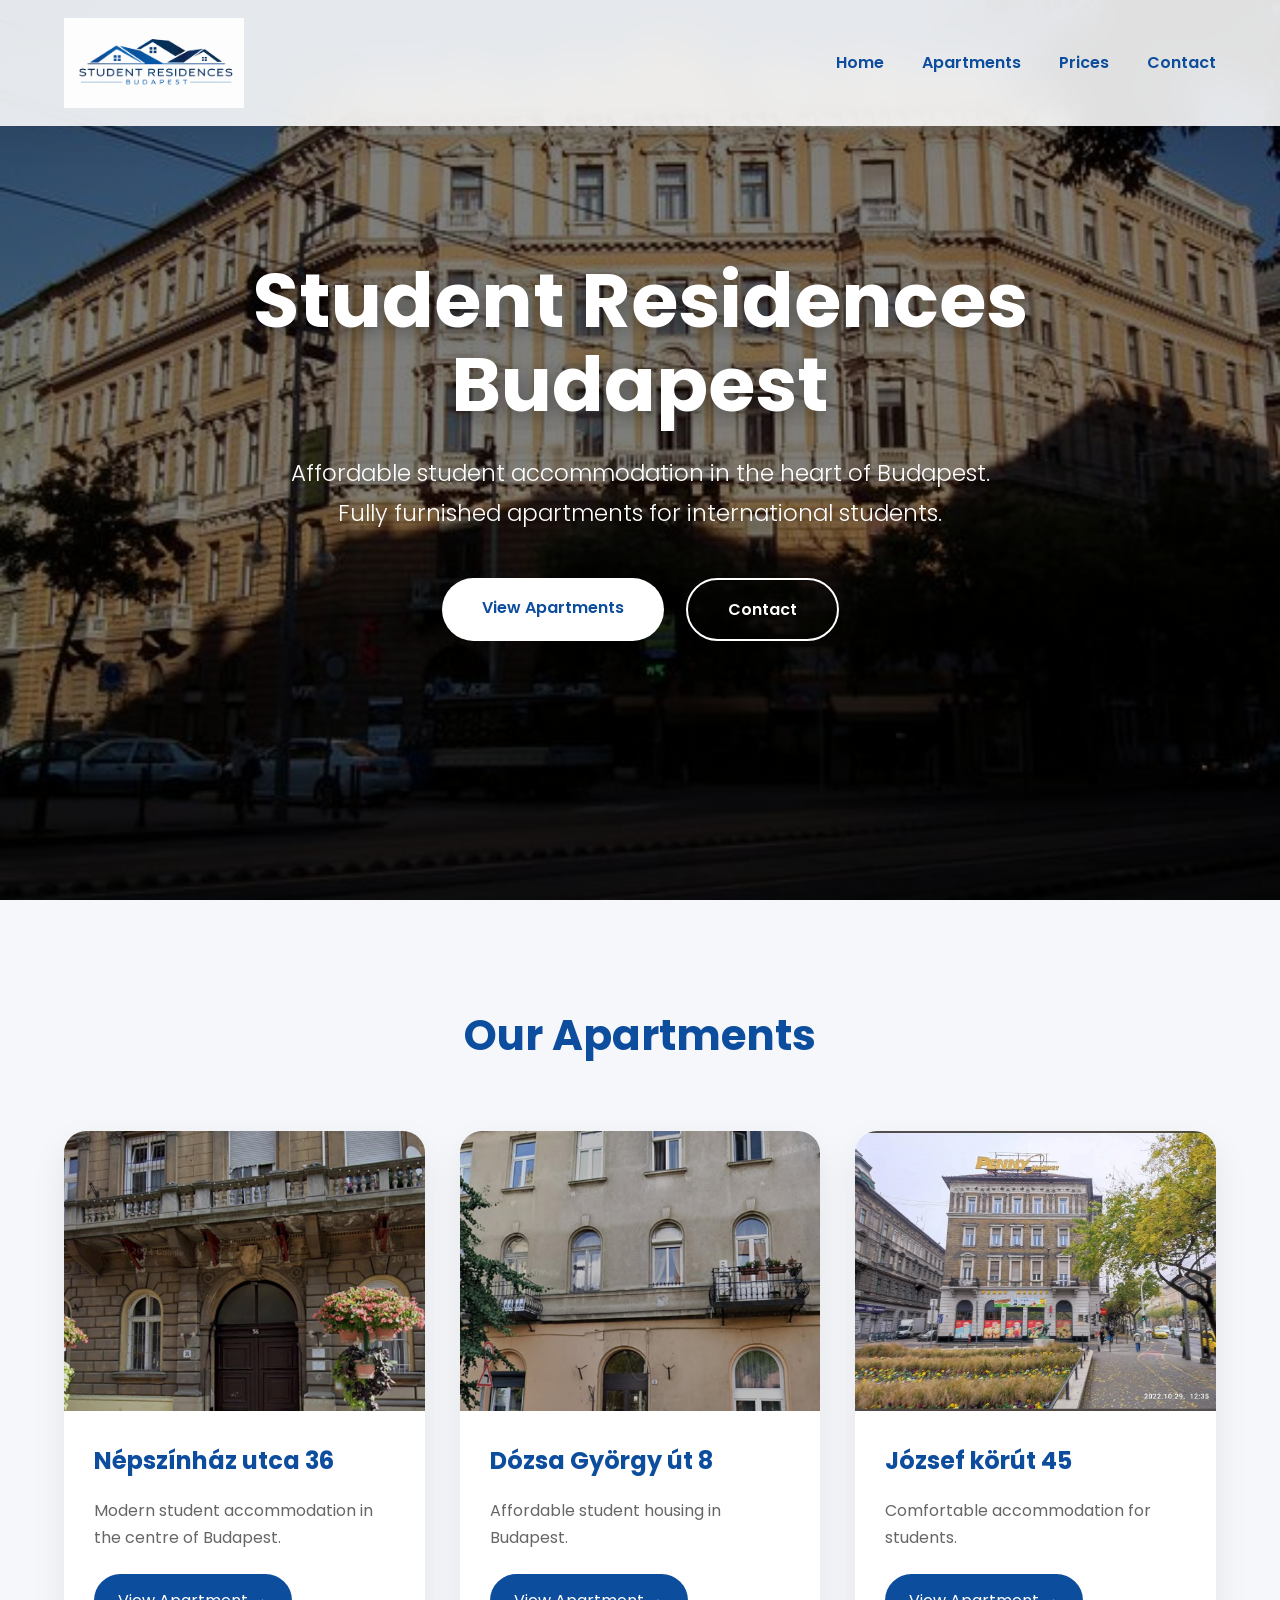
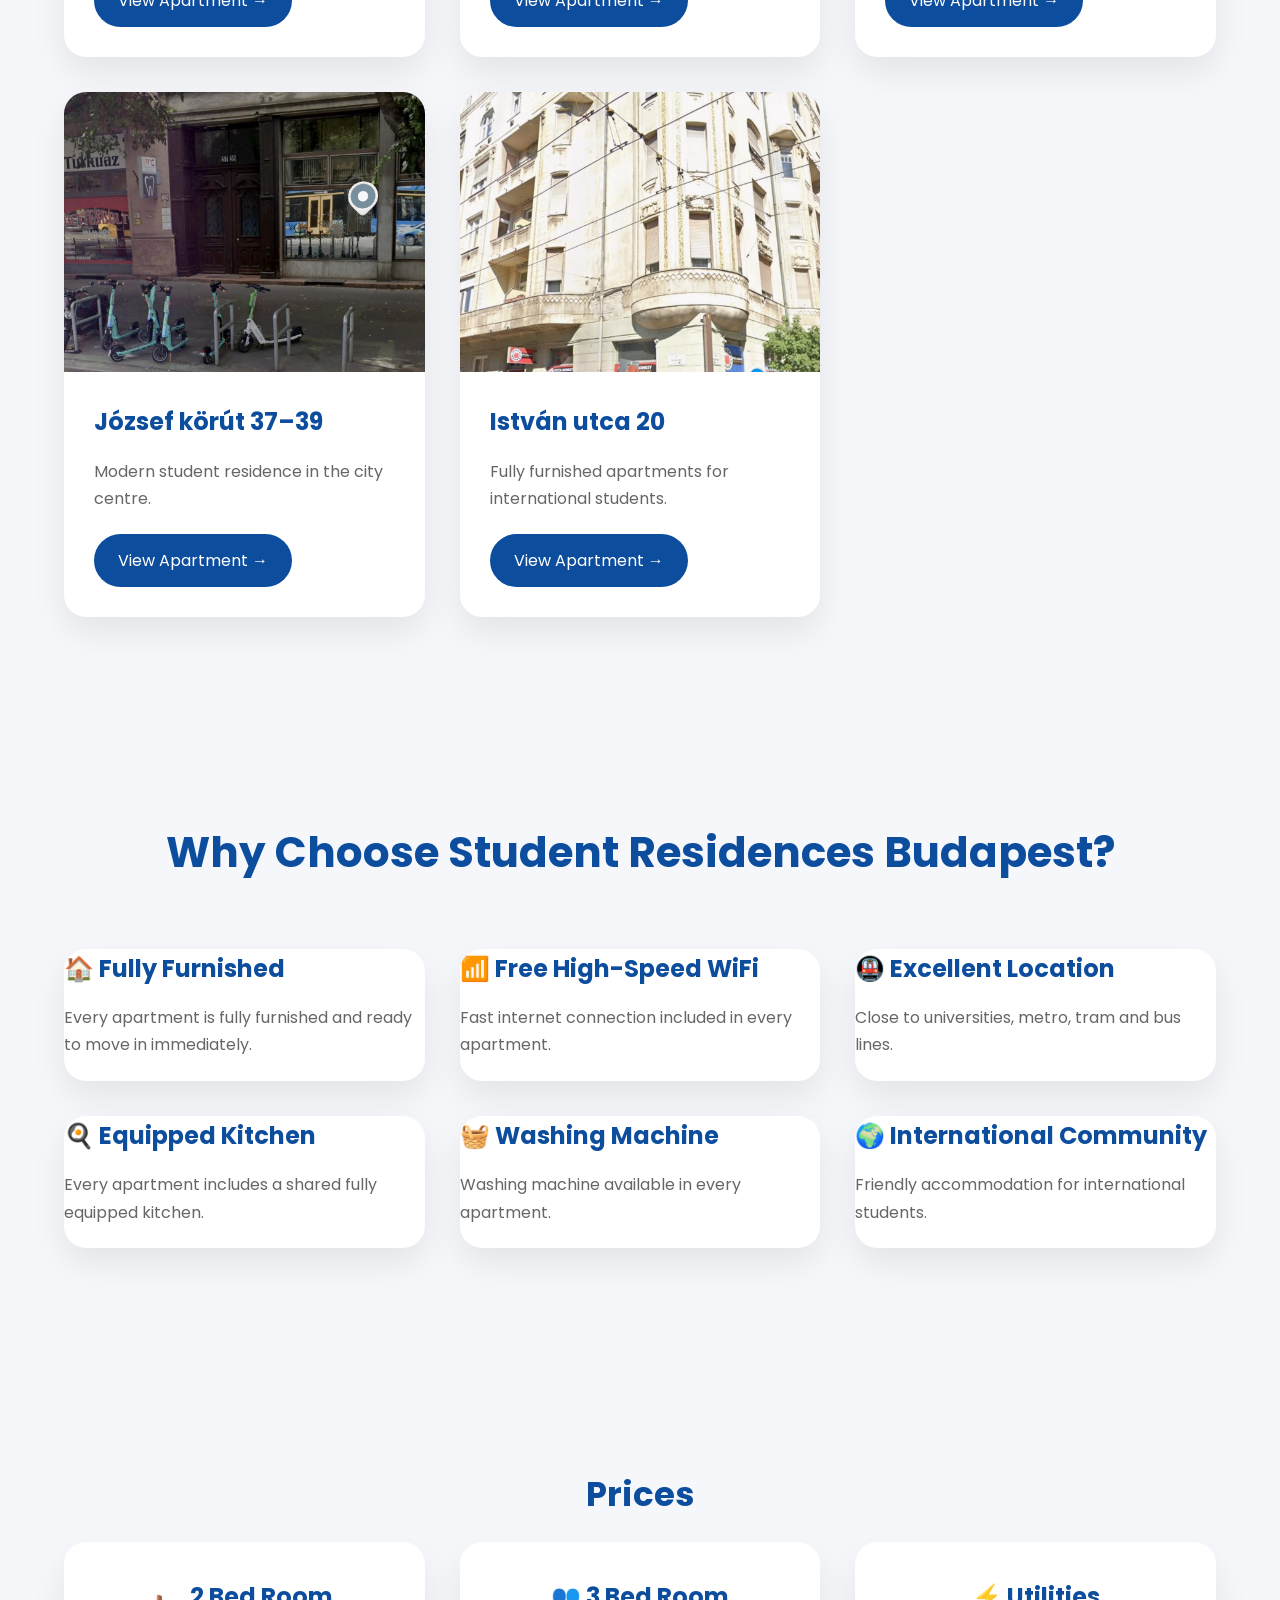
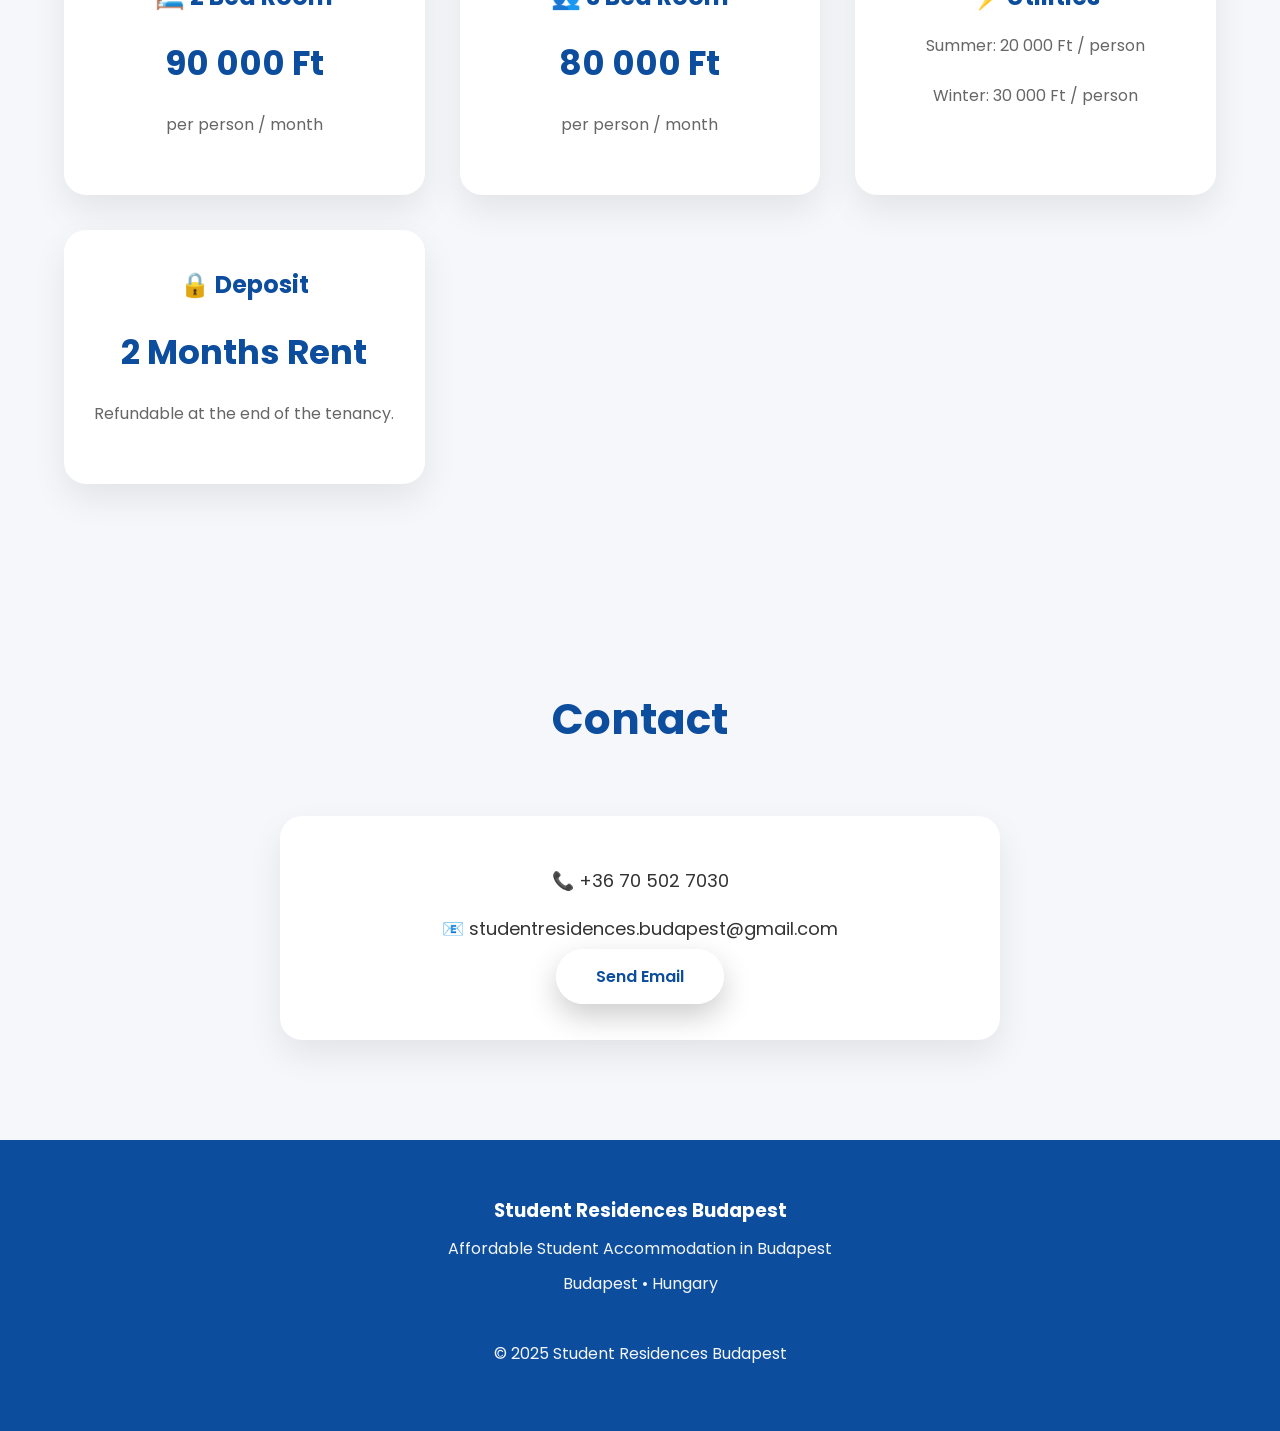
==== index.html @ eb8b13ef "update html" ====
<!DOCTYPE html>
<html lang="en">

<head>

    <meta charset="UTF-8">
    <meta name="viewport" content="width=device-width, initial-scale=1.0">

    <title>Student Residences Budapest</title>

    <meta name="description"
        content="Affordable student accommodation in Budapest for international students.">

    <meta name="keywords"
        content="Student Accommodation Budapest, Student Housing Budapest">

    <link rel="icon" href="logo.png">

    <link rel="preconnect" href="https://fonts.googleapis.com">
    <link rel="preconnect" href="https://fonts.gstatic.com" crossorigin>

    <link href="https://fonts.googleapis.com/css2?family=Poppins:wght@300;400;500;600;700&display=swap"
        rel="stylesheet">

    <link rel="stylesheet" href="style.css">

</head>

<body>

<!-- ================= HEADER ================= -->

<header class="header">

    <div class="container">

        <a href="index.html" class="logo">

            <img src="logo.png" alt="Student Residences Budapest">

        </a>

        <nav>

            <ul>

                <li><a href="#home">Home</a></li>

                <li><a href="#apartments">Apartments</a></li>

                <li><a href="#prices">Prices</a></li>

                <li><a href="#contact">Contact</a></li>

            </ul>

        </nav>

    </div>

</header>

<!-- ================= HERO ================= -->

<section id="home" class="hero">

    <div class="hero-content">

        <h1>
            Student Residences Budapest
        </h1>

        <p>

            Affordable student accommodation in the heart of Budapest.

            <br>

            Fully furnished apartments for international students.

        </p>

        <div class="hero-buttons">

            <a href="#apartments" class="btn">

                View Apartments

            </a>

            <a href="#contact" class="btn-outline">

                Contact

            </a>

        </div>

    </div>

</section>

<!-- ================= APARTMENTS ================= -->

<section id="apartments">

    <div class="container">

        <h2 class="section-title">

            Our Apartments

        </h2>

        <div class="cards">

            <article class="card">

                  <img src="nepszinhaz.jpg" alt="Népszínház utca 36">

    <div class="card-content">

        <h3>Népszínház utca 36</h3>

        <p>
            Modern student accommodation in the centre of Budapest.
        </p>

        <a href="nepszinhaz.html">
            View Apartment →
                </a>

            </article>

            <article class="card">

                  <img src="dozsa.jpg" alt="Dózsa György út 8">

    <div class="card-content">

        <h3>Dózsa György út 8</h3>

        <p>
            Affordable student housing in Budapest.
        </p>

        <a href="dozsa.html">
            View Apartment →

                </a>

            </article>

            <article class="card">

                 <img src="jozsef45.jpg" alt="József körút 45">

    <div class="card-content">

        <h3>József körút 45</h3>

        <p>
            Comfortable accommodation for students.
        </p>

        <a href="jozsef45.html">
            View Apartment →

                </a>

            </article>

            <article class="card">

               <img src="jozsef37.jpg" alt="József körút 37–39">

    <div class="card-content">

        <h3>József körút 37–39</h3>

        <p>
            Modern student residence in the city centre.
        </p>

        <a href="jozsef37.html">
            View Apartment →
                </a>

            </article>

            <article class="card">

                 <img src="istvan20.jpg" alt="István utca 20">

    <div class="card-content">

        <h3>István utca 20</h3>

        <p>
            Fully furnished apartments for international students.
        </p>

        <a href="istvan20.html">
            View Apartment →

                </a>

            </article>

        </div>

    </div>

</section>

    <!-- ================= WHY CHOOSE US ================= -->

<section id="why-us">

    <div class="container">

        <h2 class="section-title">

            Why Choose Student Residences Budapest?

        </h2>

        <div class="cards">

            <article class="card">

                <h3>🏠 Fully Furnished</h3>

                <p>

                    Every apartment is fully furnished and ready to move in immediately.

                </p>

            </article>

            <article class="card">

                <h3>📶 Free High-Speed WiFi</h3>

                <p>

                    Fast internet connection included in every apartment.

                </p>

            </article>

            <article class="card">

                <h3>🚇 Excellent Location</h3>

                <p>

                    Close to universities, metro, tram and bus lines.

                </p>

            </article>

            <article class="card">

                <h3>🍳 Equipped Kitchen</h3>

                <p>

                    Every apartment includes a shared fully equipped kitchen.

                </p>

            </article>

            <article class="card">

                <h3>🧺 Washing Machine</h3>

                <p>

                    Washing machine available in every apartment.

                </p>

            </article>

            <article class="card">

                <h3>🌍 International Community</h3>

                <p>

                    Friendly accommodation for international students.

                </p>

            </article>

        </div>

    </div>

</section>



<!-- ================= PRICES ================= -->

<section id="prices">

    <div class="container">

        <h2 class="section-title">

            Prices

        </h2>

        <div class="cards">

            <article class="card">

                <h3>🛏️ 2 Bed Room</h3>

                <h2>90 000 Ft</h2>

                <p>

                    per person / month

                </p>

            </article>

            <article class="card">

                <h3>👥 3 Bed Room</h3>

                <h2>80 000 Ft</h2>

                <p>

                    per person / month

                </p>

            </article>

            <article class="card">

                <h3>⚡ Utilities</h3>

                <p>

                    Summer: 20 000 Ft / person

                </p>

                <p>

                    Winter: 30 000 Ft / person

                </p>

            </article>

            <article class="card">

                <h3>🔒 Deposit</h3>

                <h2>

                    2 Months Rent

                </h2>

                <p>

                    Refundable at the end of the tenancy.

                </p>

            </article>

        </div>

    </div>

</section>



<!-- ================= CONTACT ================= -->

<section id="contact">

    <div class="container">

        <h2 class="section-title">

            Contact

        </h2>

        <div class="contact-box">

         

            <p>

                📞 +36 70 502 7030

            </p>

            <p>

                📧 studentresidences.budapest@gmail.com

            </p>

            <a href="mailto:studentresidences.budapest@gmail.com"

               class="btn">

                Send Email

            </a>

        </div>

    </div>

</section>



<!-- ================= FOOTER ================= -->

<footer>

    <div class="container">

        <h3>

            Student Residences Budapest

        </h3>

        <p>

            Affordable Student Accommodation in Budapest

        </p>

        <p>

            Budapest • Hungary

        </p>

        <br>

        <p>

            © 2025 Student Residences Budapest

        </p>

    </div>

</footer>

</body>

</html>
---- style.css ----
/* ===================================================
   Student Residences Budapest
   Premium Style v3
=================================================== */

*{
    margin:0;
    padding:0;
    box-sizing:border-box;
}

html{
    scroll-behavior:smooth;
}

body{
    font-family:'Poppins',sans-serif;
    background:#f5f7fb;
    color:#333;
    line-height:1.7;
    overflow-x:hidden;
}

img{
    max-width:100%;
    display:block;
}

/* ================= CONTAINER ================= */

.container{
    width:90%;
    max-width:1280px;
    margin:auto;
}

/* ================= HEADER ================= */

.header{

    position:fixed;

    top:0;

    left:0;

    width:100%;

    background:rgba(255,255,255,.88);

    backdrop-filter:blur(18px);

    -webkit-backdrop-filter:blur(18px);

    box-shadow:0 10px 35px rgba(0,0,0,.08);

    z-index:1000;

    transition:.35s;

}

.header .container{

    display:flex;

    justify-content:space-between;

    align-items:center;

    padding:18px 0;

}

.logo img{

    height:90px;

    transition:.35s;

}

.logo img:hover{

    transform:scale(1.05);

}

/* ================= NAVIGATION ================= */

nav ul{

    display:flex;

    gap:38px;

    list-style:none;

}

nav a{

    text-decoration:none;

    color:#0D4D9E;

    font-weight:600;

    position:relative;

    transition:.3s;

}

nav a::after{

    content:"";

    position:absolute;

    bottom:-7px;

    left:0;

    width:0;

    height:2px;

    background:#0D4D9E;

    transition:.35s;

}

nav a:hover{

    color:#1565c0;

}

nav a:hover::after{

    width:100%;

}

/* ================= HERO ================= */

.hero{

    min-height:100vh;

    display:flex;

    justify-content:center;

    align-items:center;

    text-align:center;

    color:white;

    background:

    linear-gradient(rgba(0,0,0,.50),rgba(0,0,0,.50)),

    url("hero.jpg");

    background-size:cover;

    background-position:center center;

    background-repeat:no-repeat;

}

.hero-content{

    max-width:850px;

    padding:20px;

    animation:fadeUp 1.1s ease;

}

.hero h1{

    font-size:76px;

    line-height:1.1;

    margin-bottom:28px;

    text-shadow:0 5px 18px rgba(0,0,0,.35);

}

.hero p{

    font-size:23px;

    font-weight:300;

    margin-bottom:45px;

}

/* ================= BUTTONS ================= */

.hero-buttons{

    display:flex;

    justify-content:center;

    gap:22px;

    flex-wrap:wrap;

}

.btn{

    background:white;

    color:#0D4D9E;

    padding:16px 40px;

    border-radius:40px;

    text-decoration:none;

    font-weight:600;

    box-shadow:0 12px 30px rgba(0,0,0,.20);

    transition:.35s;

}

.btn:hover{

    transform:translateY(-5px);

    box-shadow:0 18px 40px rgba(0,0,0,.28);

}

.btn-outline{

    border:2px solid white;

    color:white;

    padding:16px 40px;

    border-radius:40px;

    text-decoration:none;

    font-weight:600;

    transition:.35s;

}

.btn-outline:hover{

    background:white;

    color:#0D4D9E;

}

/* ================= SECTIONS ================= */

section{

    padding:100px 0;

}

.section-title{

    text-align:center;

    font-size:42px;

    margin-bottom:60px;

    color:#0D4D9E;

}

/* ================= CARDS ================= */

.cards{

    display:grid;

    grid-template-columns:repeat(auto-fit,minmax(340px,1fr));

    gap:35px;

}

.card{

    background:white;

    border-radius:22px;

    overflow:hidden;

    box-shadow:0 15px 35px rgba(0,0,0,.08);

    transition:.35s;

}

.card:hover{

    transform:translateY(-10px);

    box-shadow:0 22px 55px rgba(0,0,0,.16);

}

.card img{

    width:100%;

    height:280px;

    object-fit:cover;

    object-position:center;

    transition:.5s;

}

.card:hover img{

    transform:scale(1.08);

}

.card-content{

    padding:30px;

}

.card h3{

    color:#0D4D9E;

    font-size:24px;

    margin-bottom:15px;

}

.card p{

    color:#666;

    margin-bottom:22px;

}

.card a{

    display:inline-block;

    text-decoration:none;

    background:#0D4D9E;

    color:white;

    padding:13px 24px;

    border-radius:30px;

    transition:.35s;

}

.card a:hover{

    background:#1565c0;

}
/* ================= GALLERY ================= */

.gallery{

    display:grid;

    grid-template-columns:repeat(auto-fit,minmax(320px,1fr));

    gap:25px;

}

.gallery img{

    width:100%;

    height:280px;

    object-fit:cover;

    border-radius:18px;

    box-shadow:0 12px 28px rgba(0,0,0,.10);

    transition:.35s;

    cursor:pointer;

}

.gallery img:hover{

    transform:scale(1.04);

    box-shadow:0 20px 45px rgba(0,0,0,.18);

}

/* ================= FEATURES ================= */

.feature-grid{

    display:grid;

    grid-template-columns:repeat(auto-fit,minmax(260px,1fr));

    gap:22px;

}

.feature-item{

    background:white;

    padding:25px;

    border-radius:18px;

    text-align:center;

    font-size:18px;

    font-weight:500;

    box-shadow:0 10px 25px rgba(0,0,0,.08);

    transition:.3s;

}

.feature-item:hover{

    transform:translateY(-6px);

    box-shadow:0 18px 40px rgba(0,0,0,.15);

}

/* ================= PRICE SECTION ================= */

#prices .cards{

    margin-top:15px;

}

#prices .card{

    text-align:center;

    padding:35px 25px;

}

#prices h2{

    color:#0D4D9E;

    margin:18px 0;

    font-size:34px;

}

#prices h3{

    font-size:24px;

}

#prices p{

    color:#666;

}

/* ================= CONTACT ================= */

.contact-box{

    max-width:720px;

    margin:auto;

    background:white;

    padding:50px;

    border-radius:22px;

    box-shadow:0 15px 35px rgba(0,0,0,.08);

    text-align:center;

}

.contact-box h2{

    color:#0D4D9E;

    margin-bottom:15px;

}

.contact-box h3{

    color:#0D4D9E;

    margin-bottom:25px;

}

.contact-box p{

    font-size:18px;

    margin-bottom:18px;

}

/* ================= FOOTER ================= */

footer{

    background:#0D4D9E;

    color:white;

    text-align:center;

    padding:55px 20px;

}

footer p{

    opacity:.95;

    margin:8px 0;

}

/* ================= ANIMATIONS ================= */

@keyframes fadeUp{

    from{

        opacity:0;

        transform:translateY(45px);

    }

    to{

        opacity:1;

        transform:translateY(0);

    }

}

@keyframes fadeIn{

    from{

        opacity:0;

    }

    to{

        opacity:1;

    }

}

/* ================= SCROLLBAR ================= */

::-webkit-scrollbar{

    width:10px;

}

::-webkit-scrollbar-thumb{

    background:#0D4D9E;

    border-radius:50px;

}

::-webkit-scrollbar-track{

    background:#eef2f7;

}

/* ================= MOBILE ================= */

@media(max-width:900px){

.header .container{

    flex-direction:column;

    padding:15px 0;

}

.logo img{

    height:75px;

}

nav ul{

    flex-wrap:wrap;

    justify-content:center;

    gap:18px;

    margin-top:18px;

}

.hero h1{

    font-size:48px;

}

.hero p{

    font-size:19px;

}

.cards{

    grid-template-columns:1fr;

}

.gallery{

    grid-template-columns:1fr;

}

.section-title{

    font-size:34px;

}

}

@media(max-width:600px){

.hero{

    min-height:85vh;

    padding:120px 20px 70px;

}

.hero h1{

    font-size:36px;

}

.hero p{

    font-size:17px;

}

.hero-buttons{

    flex-direction:column;

    align-items:center;

}

.btn,

.btn-outline{

    width:100%;

    max-width:300px;

    text-align:center;

}

.logo img{

    height:60px;

}

.card img{

    height:220px;

}

.gallery img{

    height:220px;

}

.contact-box{

    padding:30px 20px;

}

.section-title{

    font-size:30px;

}

}
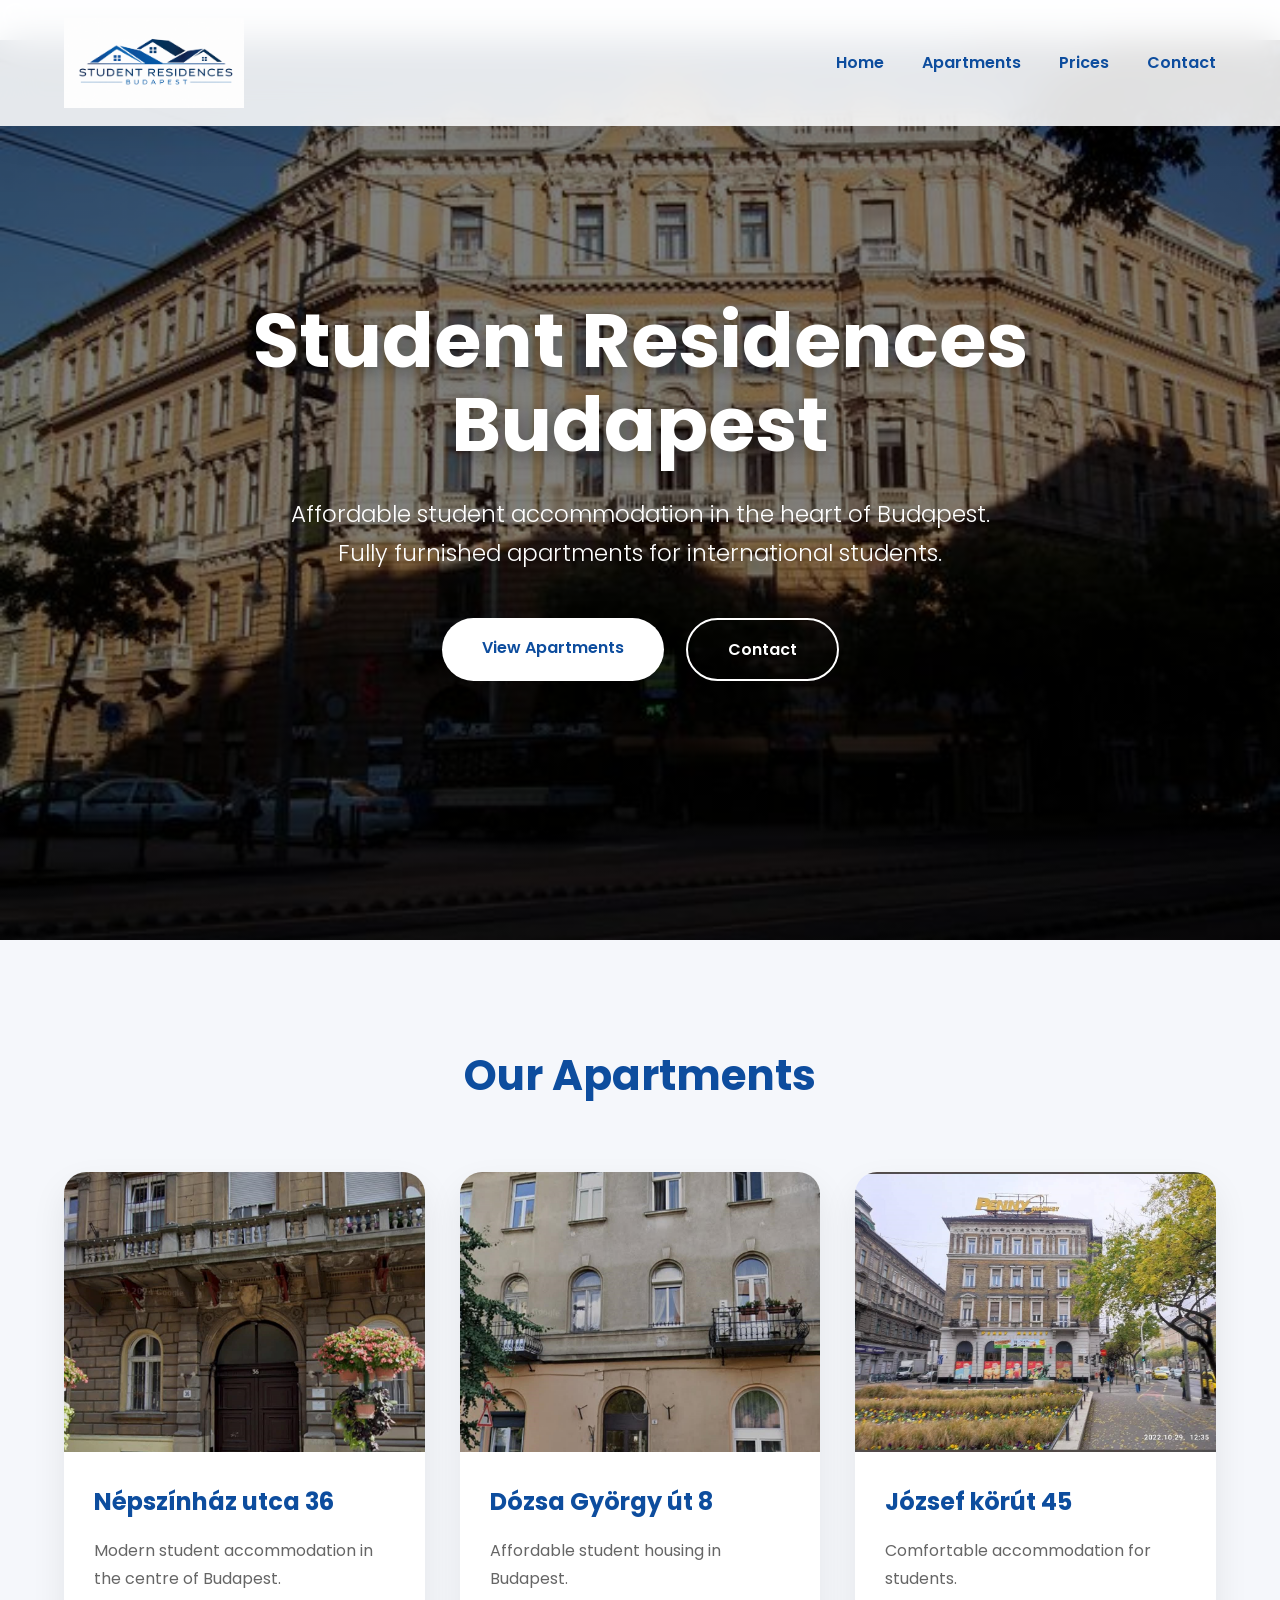
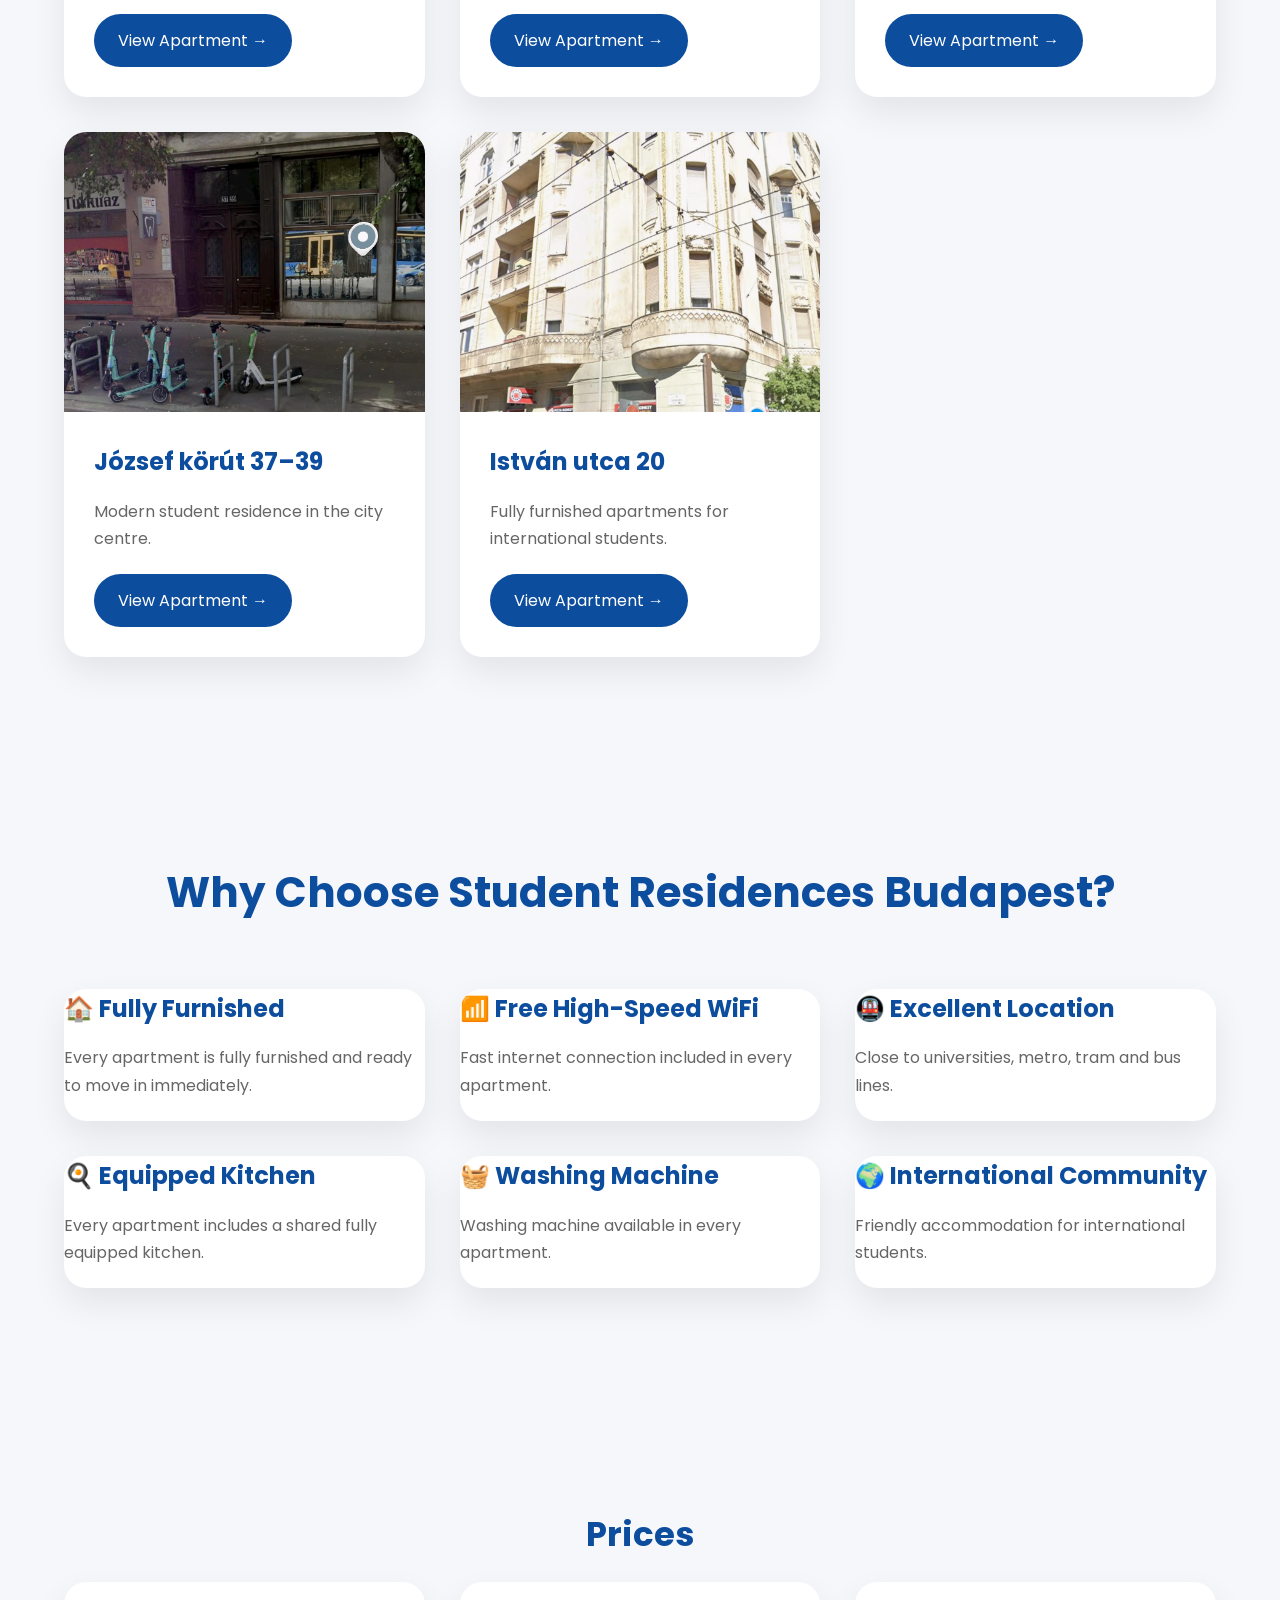
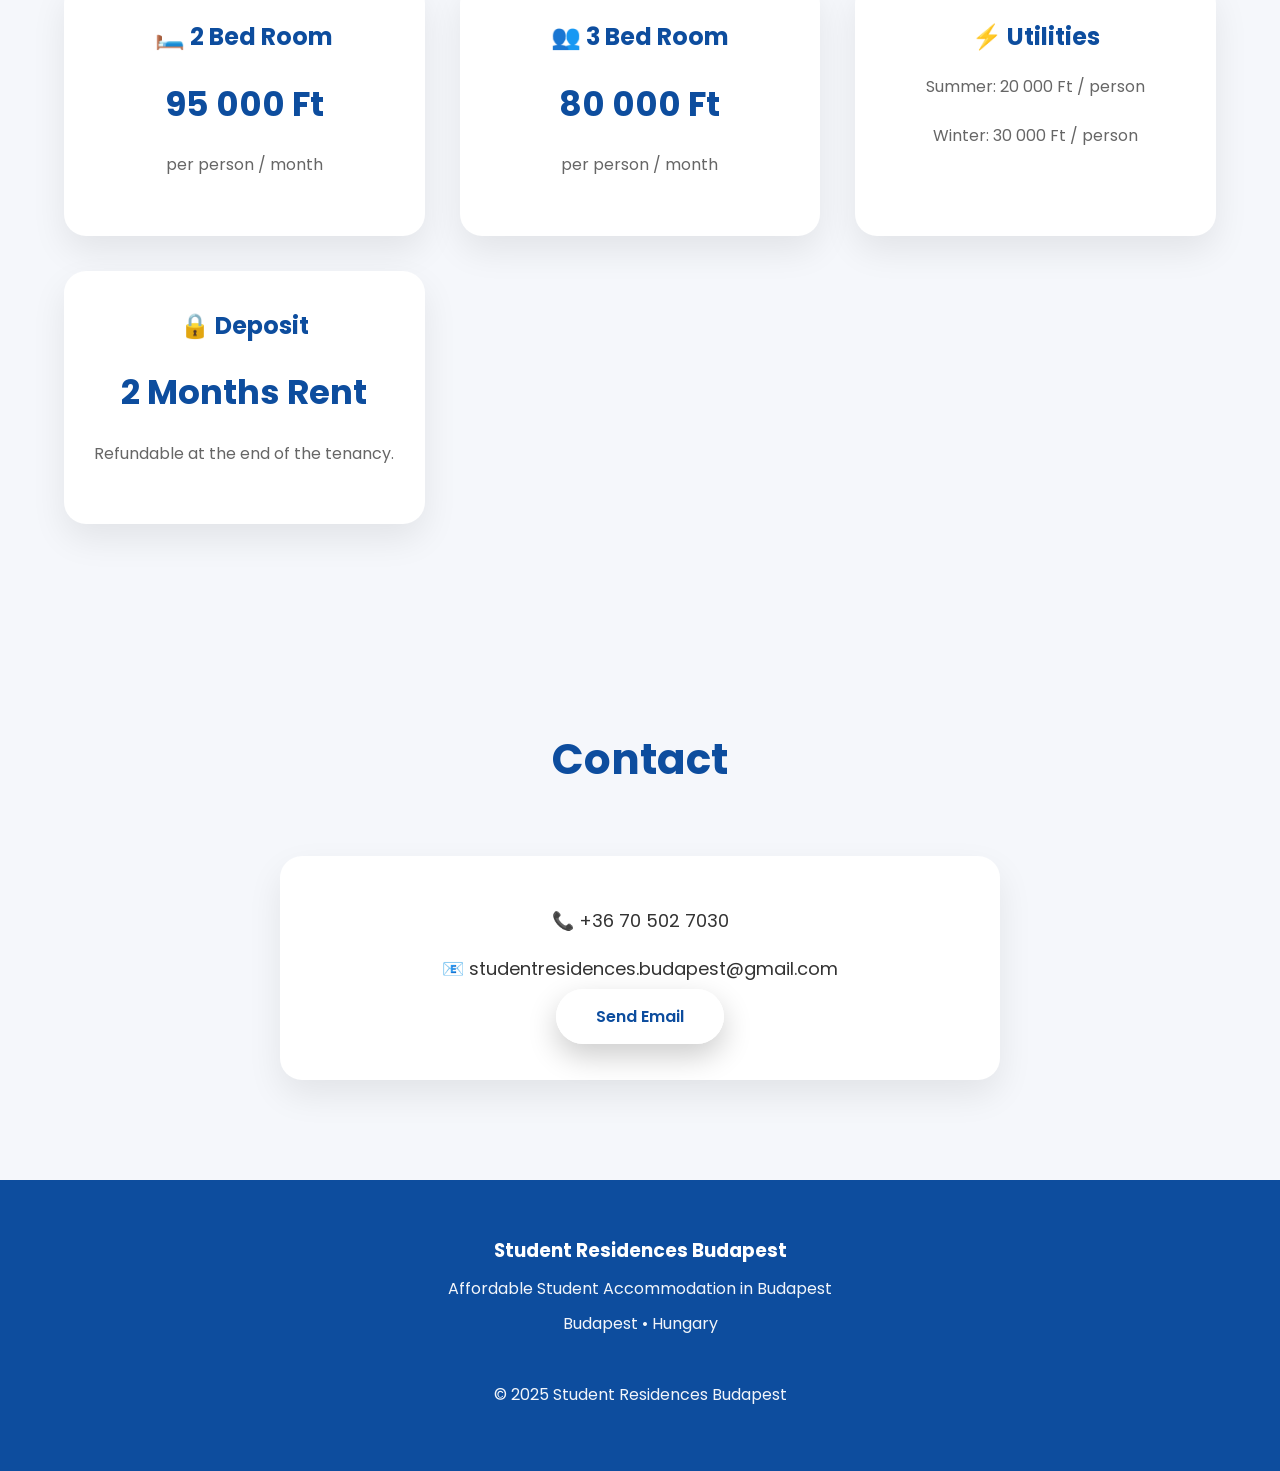
==== commit 93bac2d4: "update files" ====
--- a/index.html
+++ b/index.html
@@ -25,6 +25,25 @@
     <link rel="stylesheet" href="style.css">
 
 </head>
+
+<a href="https://wa.me/36705027030"
+   class="whatsapp"
+   target="_blank"
+   aria-label="Chat on WhatsApp">
+
+    <svg xmlns="http://www.w3.org/2000/svg"
+         viewBox="0 0 32 32"
+         width="32"
+         height="32"
+         fill="white">
+
+        <path d="M19.11 17.23c-.29-.14-1.72-.85-1.99-.95-.27-.1-.47-.14-.67.14-.2.29-.77.95-.95 1.15-.17.2-.35.22-.64.07-.29-.14-1.23-.45-2.35-1.44-.87-.77-1.46-1.72-1.63-2.01-.17-.29-.02-.45.13-.59.13-.13.29-.35.44-.52.14-.17.19-.29.29-.48.1-.2.05-.36-.02-.5-.07-.14-.67-1.61-.92-2.2-.24-.58-.48-.5-.67-.5h-.57c-.2 0-.52.07-.79.36-.27.29-1.04 1.01-1.04 2.46 0 1.44 1.06 2.84 1.2 3.04.14.2 2.08 3.18 5.04 4.46.7.3 1.25.48 1.68.61.71.22 1.36.19 1.88.12.57-.09 1.72-.7 1.97-1.38.24-.68.24-1.27.17-1.39-.07-.12-.27-.2-.56-.34z"/>
+
+        <path d="M16.01 3C8.82 3 3 8.82 3 16c0 2.53.74 4.99 2.13 7.1L3 29l6.1-2.09A12.9 12.9 0 0016.01 29C23.18 29 29 23.18 29 16S23.18 3 16.01 3zm0 23.5c-2.08 0-4.1-.56-5.86-1.62l-.42-.25-3.62 1.24 1.21-3.53-.27-.44A10.43 10.43 0 015.5 16C5.5 10.2 10.2 5.5 16.01 5.5S26.5 10.2 26.5 16s-4.7 10.5-10.49 10.5z"/>
+
+    </svg>
+
+</a>
 
 <body>
 
@@ -325,7 +344,7 @@
 
                 <h3>🛏️ 2 Bed Room</h3>
 
-                <h2>90 000 Ft</h2>
+                <h2>95 000 Ft</h2>
 
                 <p>
 
--- a/style.css
+++ b/style.css
@@ -771,4 +771,66 @@
 
 }
 
-}
+/* ================= WHATSAPP BUTTON ================= */
+
+.whatsapp{
+
+    position:fixed;
+
+    right:25px;
+
+    bottom:25px;
+
+    width:65px;
+
+    height:65px;
+
+    background:#25D366;
+
+    border-radius:50%;
+
+    display:flex;
+
+    justify-content:center;
+
+    align-items:center;
+
+    box-shadow:0 10px 25px rgba(0,0,0,.25);
+
+    transition:.3s;
+
+    z-index:9999;
+
+}
+
+.whatsapp:hover{
+
+    transform:scale(1.12);
+
+    box-shadow:0 15px 35px rgba(0,0,0,.35);
+
+}
+
+.whatsapp svg{
+
+    width:34px;
+
+    height:34px;
+
+}
+
+@media(max-width:600px){
+
+.whatsapp{
+
+    width:58px;
+
+    height:58px;
+
+    right:18px;
+
+    bottom:18px;
+
+}
+
+}
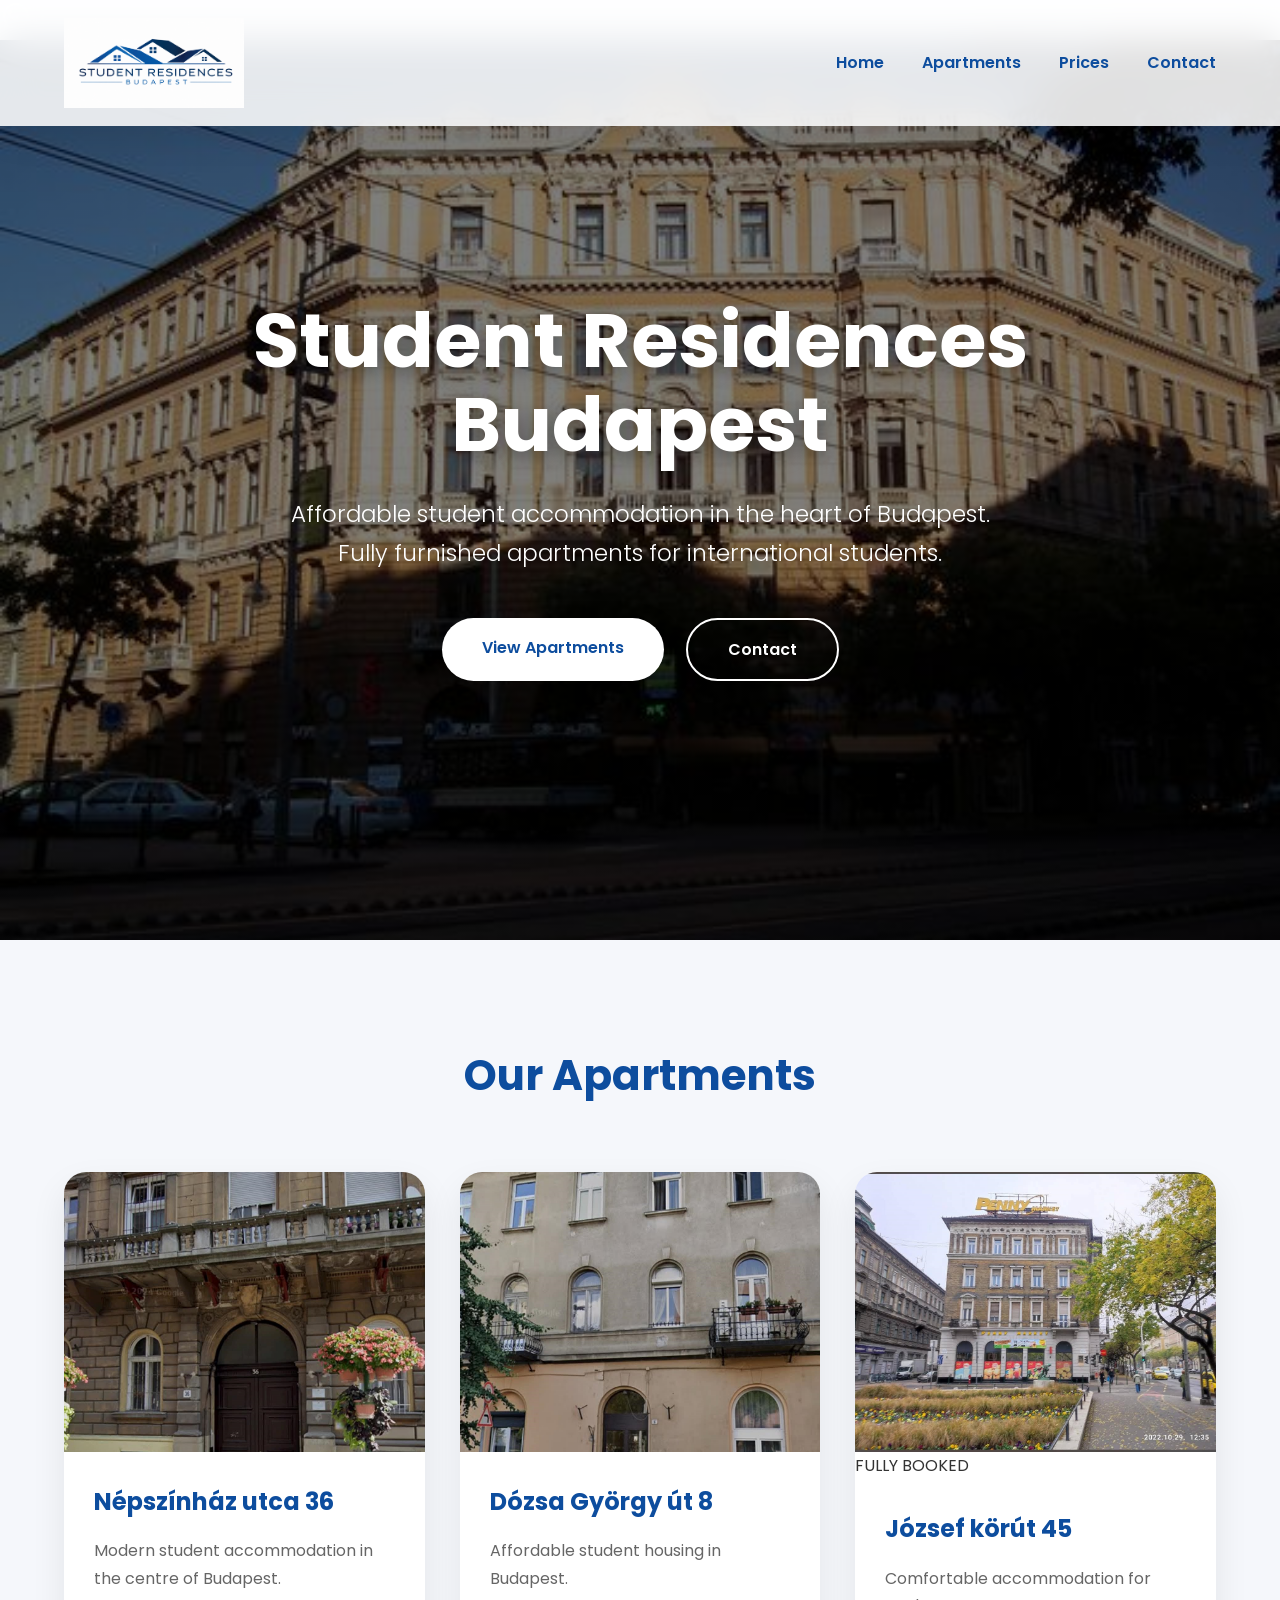
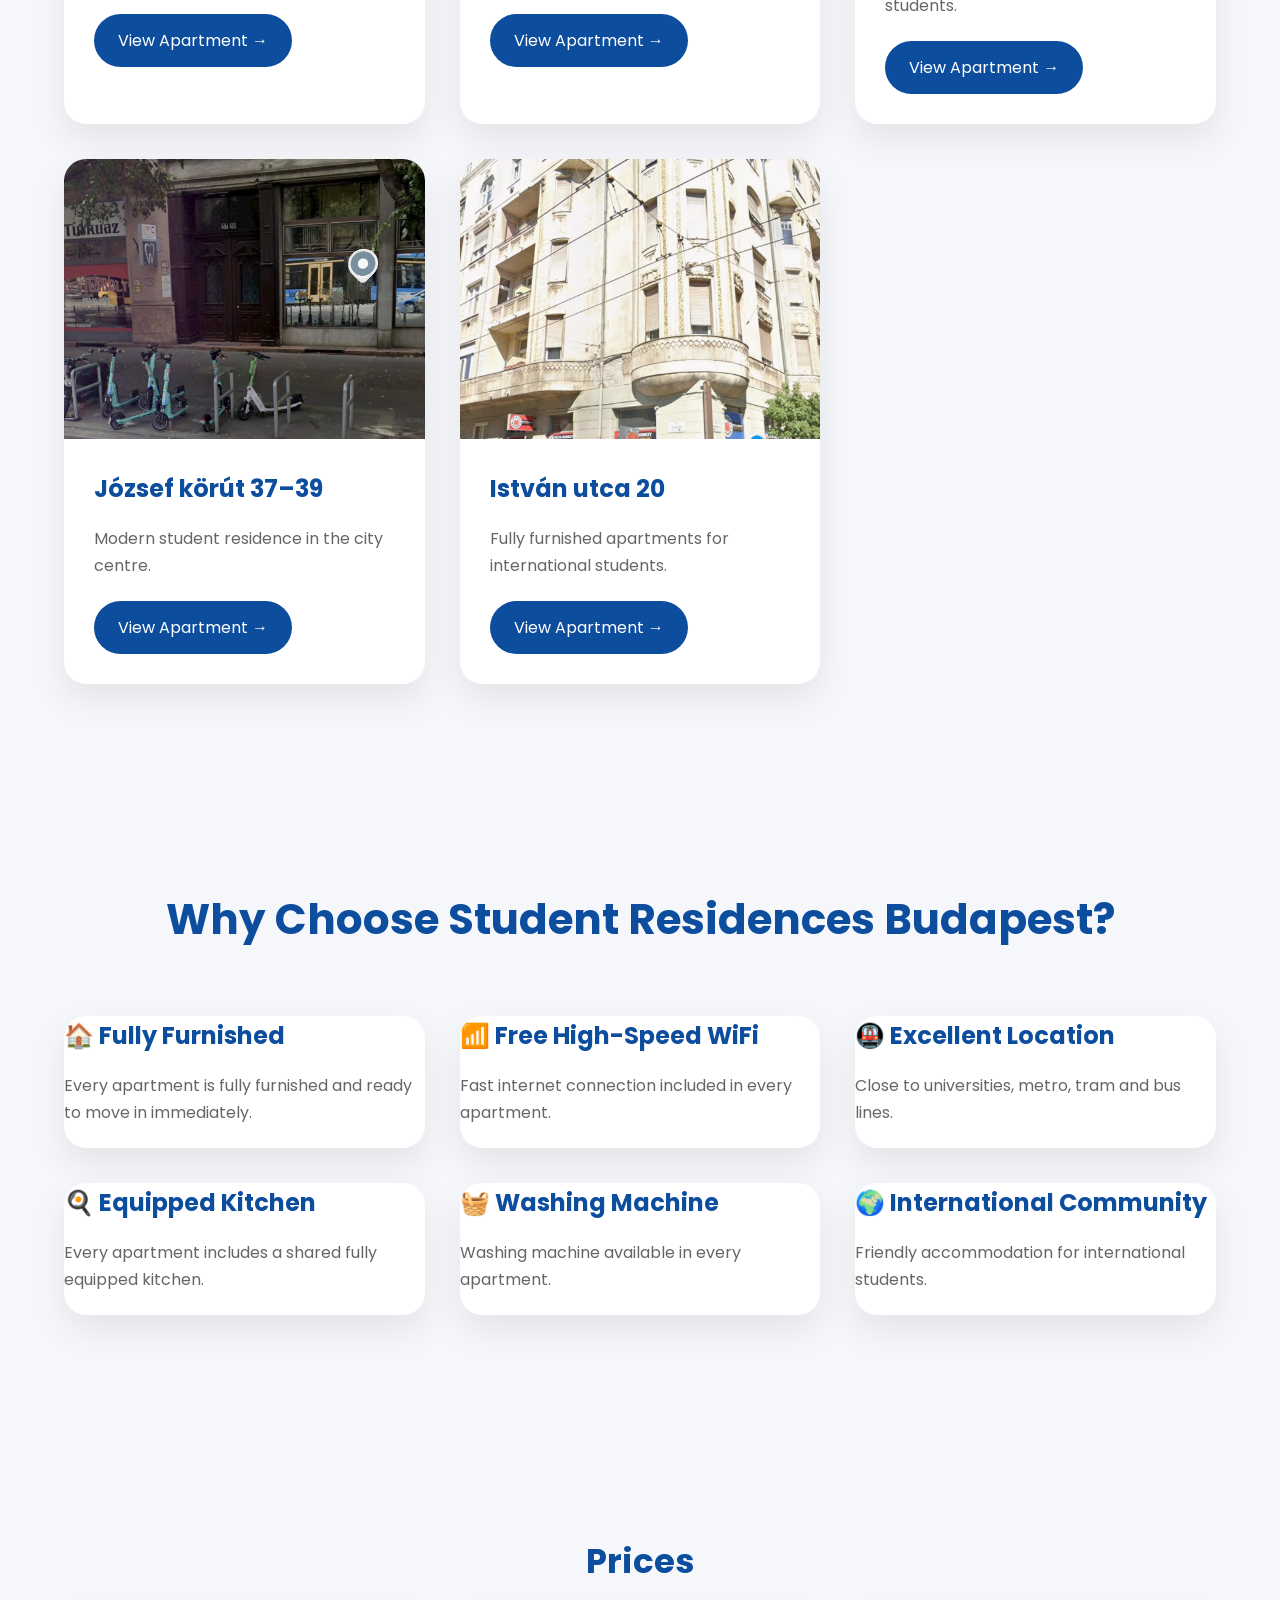
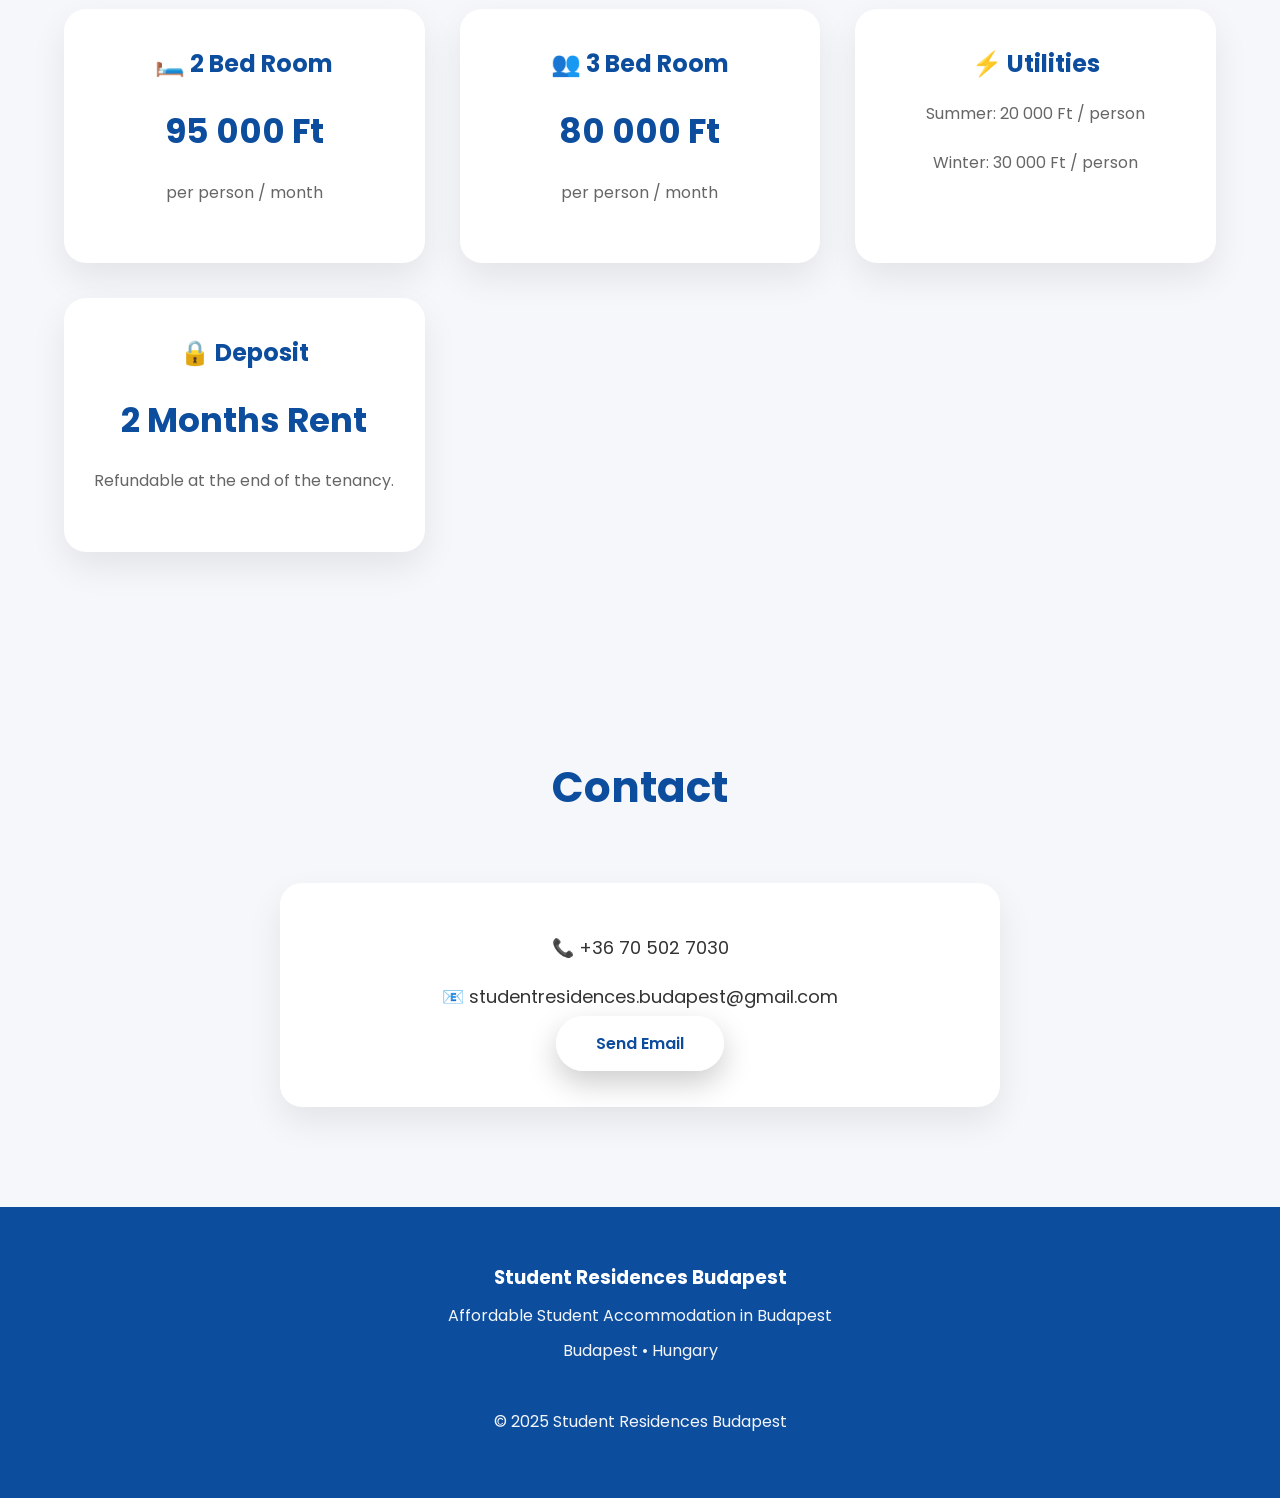
==== commit 22300ceb: "csa" ====
--- a/index.html
+++ b/index.html
@@ -169,10 +169,13 @@
                 </a>
 
             </article>
-
-            <article class="card">
-
-                 <img src="jozsef45.jpg" alt="József körút 45">
+<article class="card booked">
+
+    <img src="jozsef45.jpg" alt="József körút 45">
+
+    <div class="booked-badge">
+        FULLY BOOKED
+    </div>
 
     <div class="card-content">
 
@@ -184,8 +187,9 @@
 
         <a href="jozsef45.html">
             View Apartment →
-
-                </a>
+        </a>
+
+             </div>
 
             </article>
 
--- a/style.css
+++ b/style.css
@@ -834,3 +834,60 @@
 }
 
 }
+/* ================= BOOKED APARTMENT ================= */
+
+.card.booked{
+
+    position:relative;
+
+}
+
+.card.booked img{
+
+    filter:grayscale(70%) brightness(.75);
+
+}
+
+.booked-badge{
+
+    position:absolute;
+
+    top:28px;
+
+    right:-55px;
+
+    width:220px;
+
+    text-align:center;
+
+    background:#d32f2f;
+
+    color:white;
+
+    font-weight:700;
+
+    font-size:15px;
+
+    letter-spacing:2px;
+
+    padding:10px 0;
+
+    transform:rotate(45deg);
+
+    box-shadow:0 8px 20px rgba(0,0,0,.25);
+
+    z-index:10;
+
+}
+
+.card.booked a{
+
+    background:#777;
+
+}
+
+.card.booked a:hover{
+
+    background:#555;
+
+}
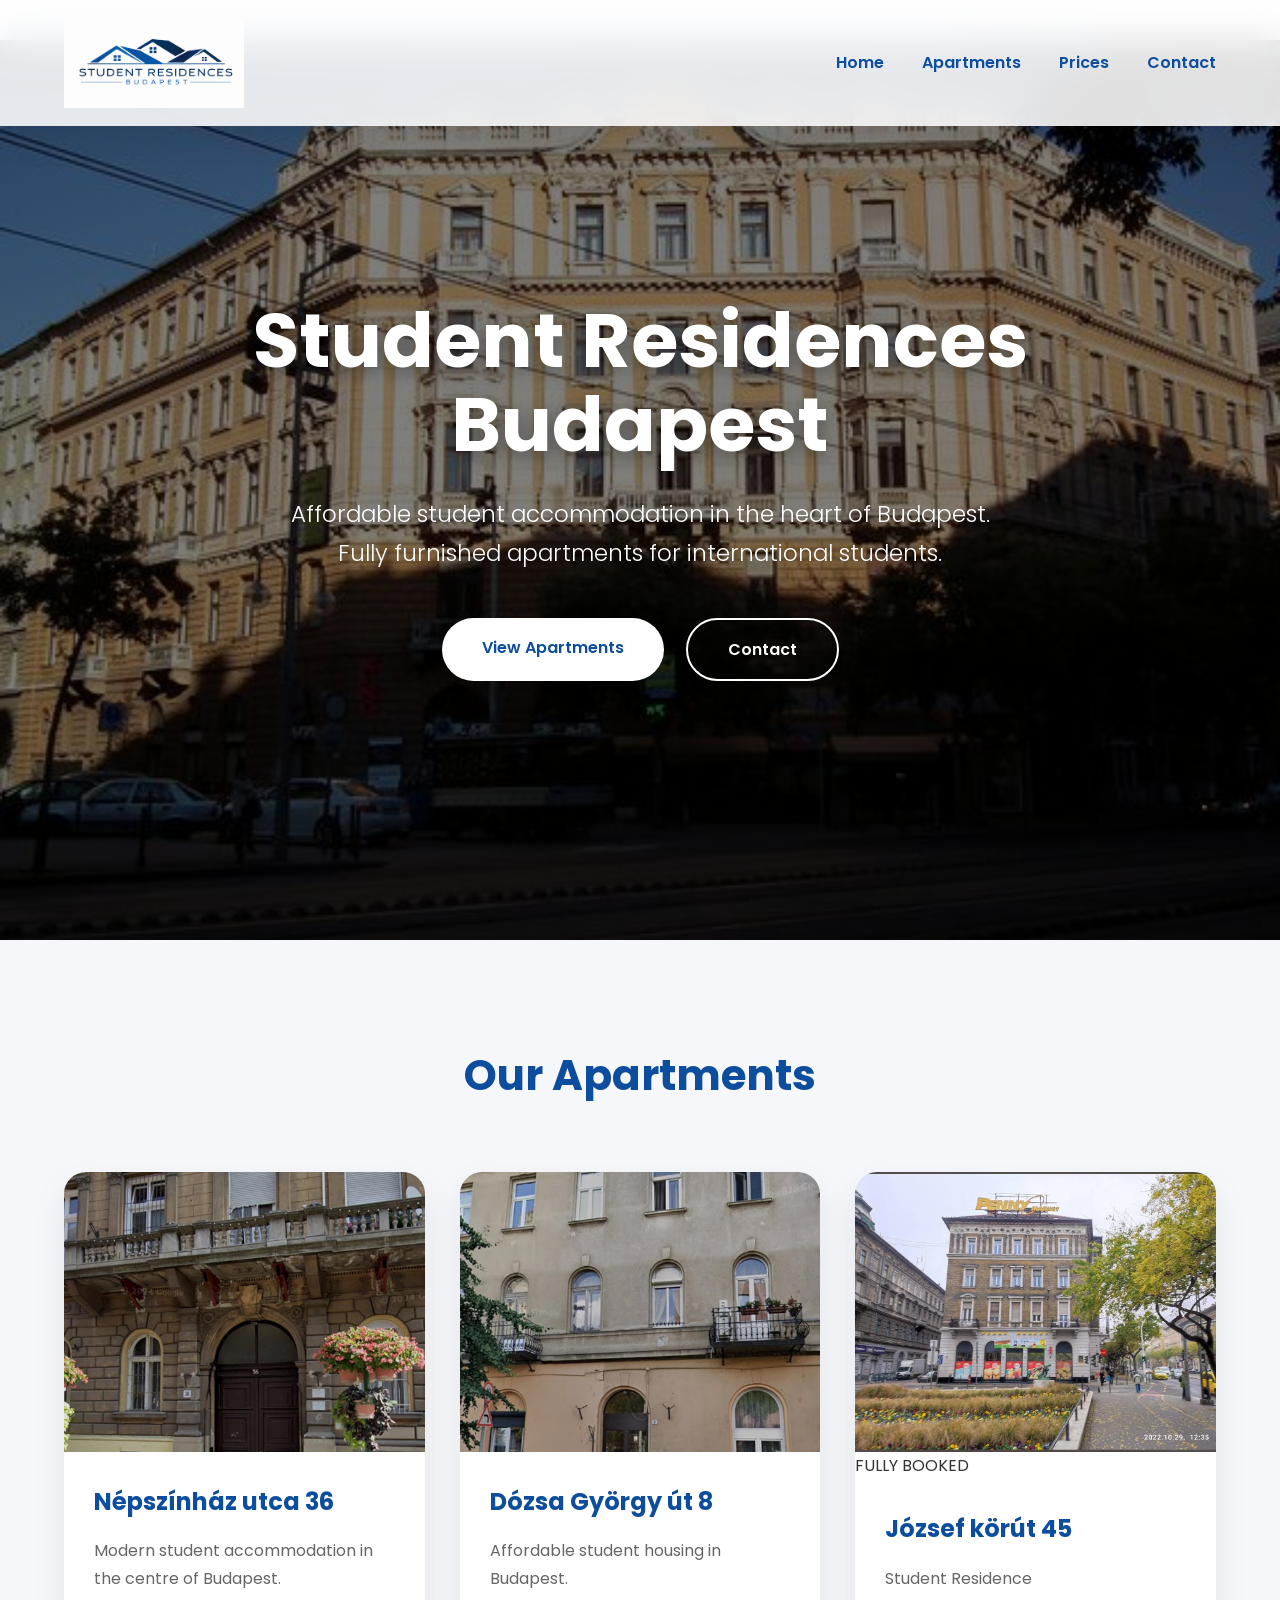
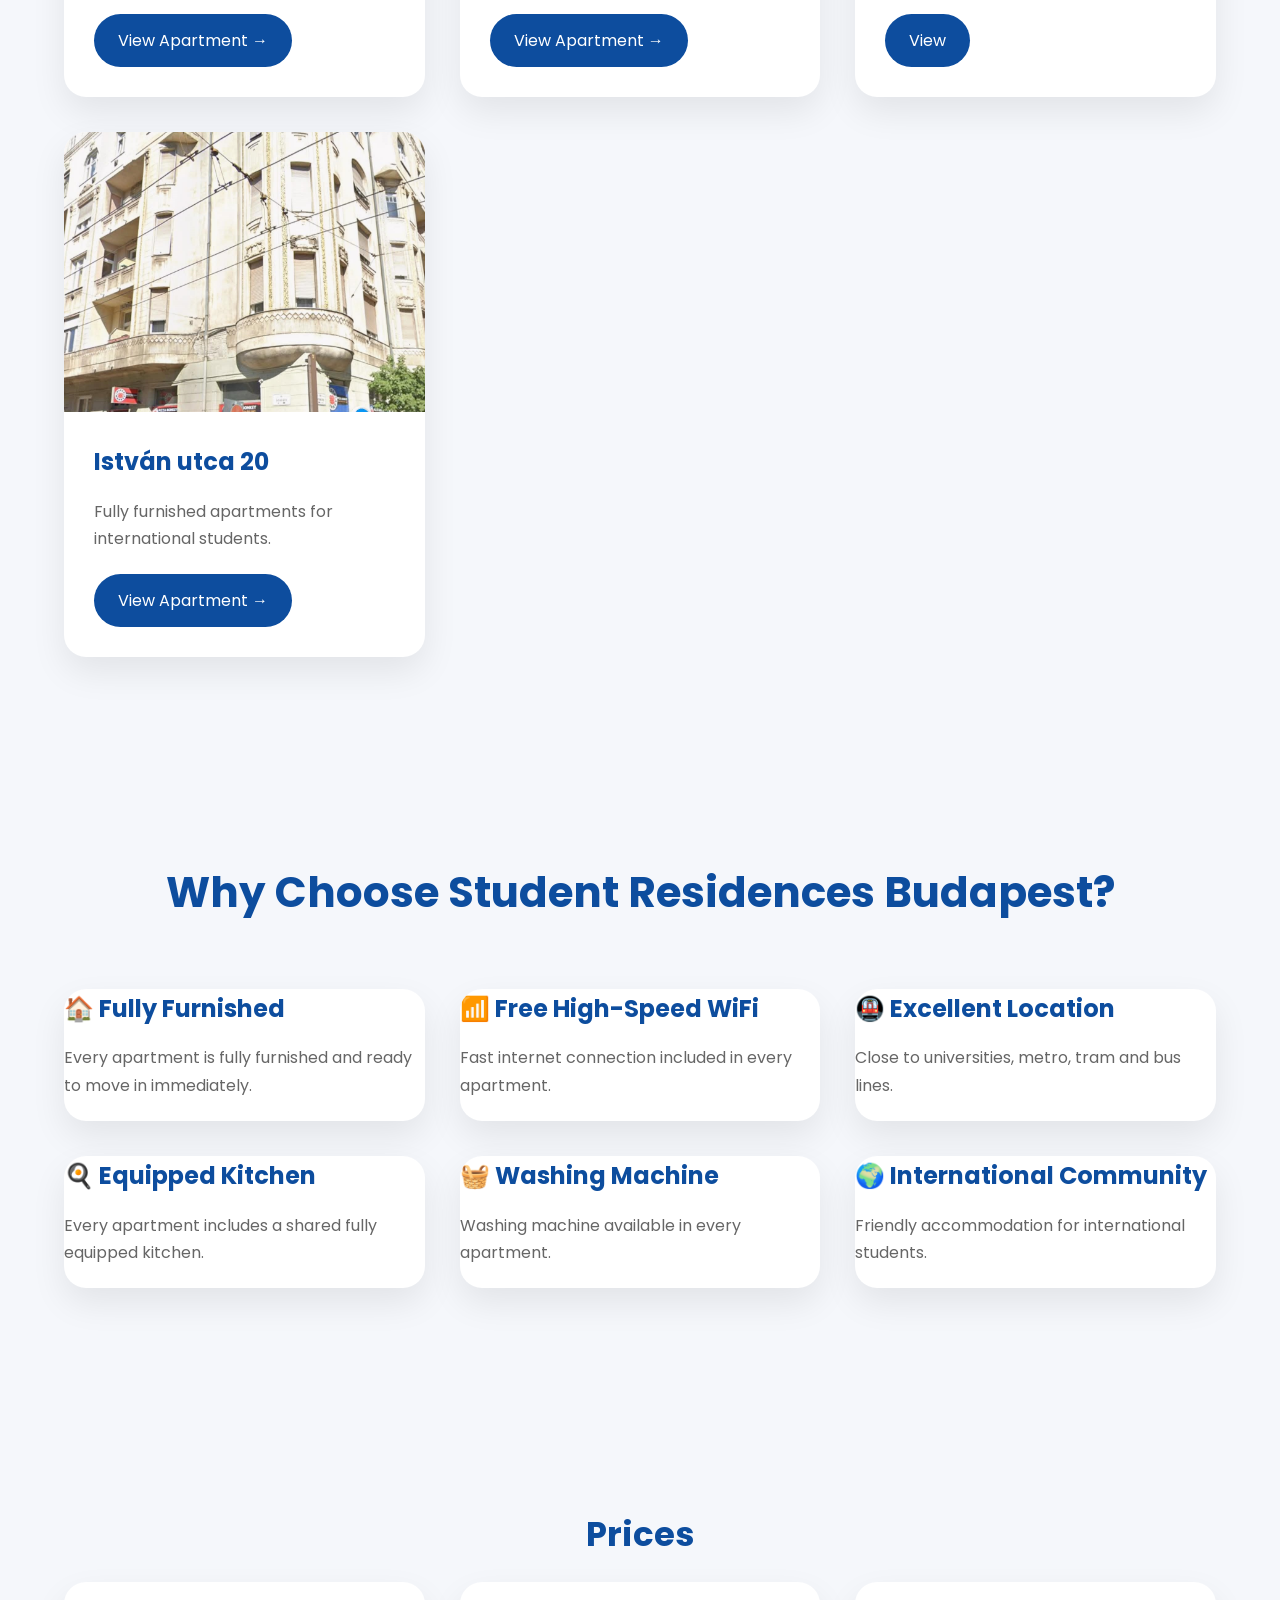
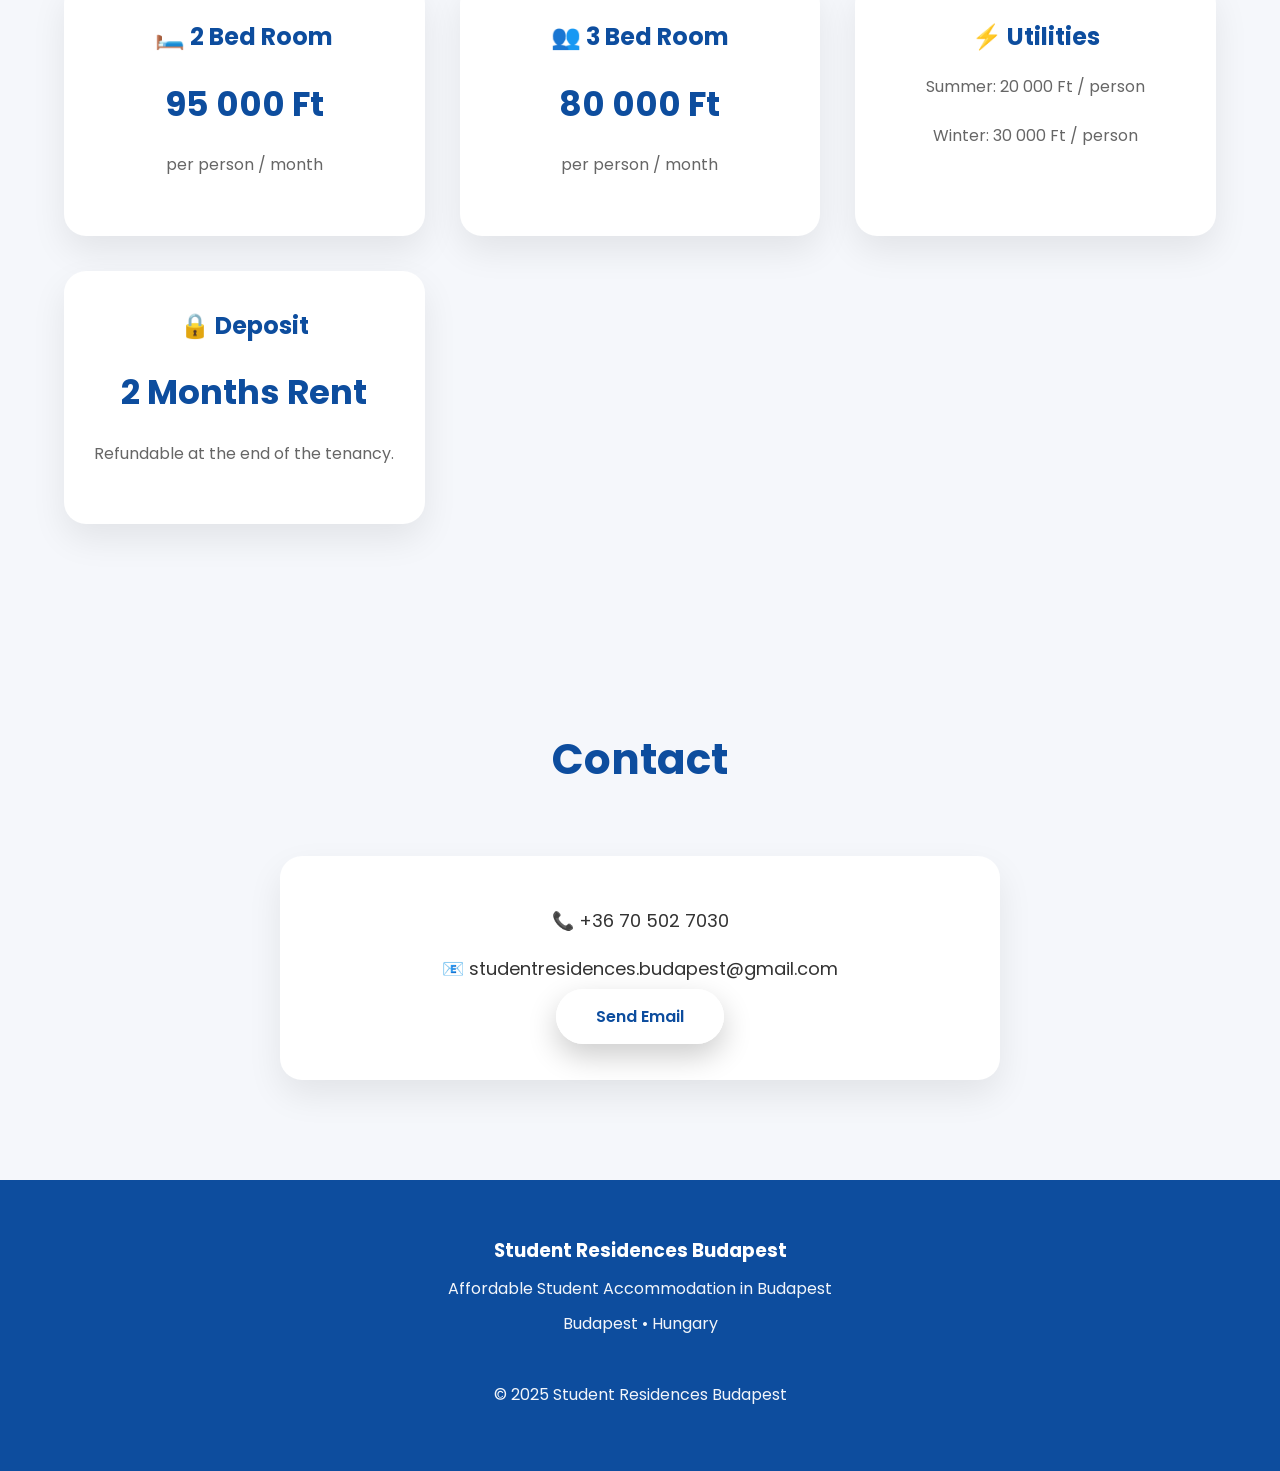
==== commit 0f2712f6: "Update index.html" ====
--- a/index.html
+++ b/index.html
@@ -169,7 +169,7 @@
                 </a>
 
             </article>
-<article class="card booked">
+<div class="card booked">
 
     <img src="jozsef45.jpg" alt="József körút 45">
 
@@ -181,35 +181,13 @@
 
         <h3>József körút 45</h3>
 
-        <p>
-            Comfortable accommodation for students.
-        </p>
-
-        <a href="jozsef45.html">
-            View Apartment →
-        </a>
-
-             </div>
-
-            </article>
-
-            <article class="card">
-
-               <img src="jozsef37.jpg" alt="József körút 37–39">
-
-    <div class="card-content">
-
-        <h3>József körút 37–39</h3>
-
-        <p>
-            Modern student residence in the city centre.
-        </p>
-
-        <a href="jozsef37.html">
-            View Apartment →
-                </a>
-
-            </article>
+        <p>Student Residence</p>
+
+        <a href="jozsef45.html">View</a>
+
+    </div>
+
+</div>
 
             <article class="card">
 
--- a/style.css
+++ b/style.css
@@ -832,62 +832,61 @@
     bottom:18px;
 
 }
-
-}
-/* ================= BOOKED APARTMENT ================= */
+}
+/* ================= BOOKED RIBBON ================= */
 
 .card.booked{
-
     position:relative;
-
+    overflow:hidden;
 }
 
 .card.booked img{
-
-    filter:grayscale(70%) brightness(.75);
-
+    filter:grayscale(70%) brightness(.65);
 }
 
 .booked-badge{
 
     position:absolute;
 
-    top:28px;
-
-    right:-55px;
-
-    width:220px;
+    top:45px;
+
+    left:-85px;
+
+    width:340px;
+
+    padding:18px 0;
+
+    background:#d60000;
+
+    color:#fff;
 
     text-align:center;
 
-    background:#d32f2f;
-
-    color:white;
-
-    font-weight:700;
-
-    font-size:15px;
-
-    letter-spacing:2px;
-
-    padding:10px 0;
-
-    transform:rotate(45deg);
-
-    box-shadow:0 8px 20px rgba(0,0,0,.25);
-
-    z-index:10;
-
+    font-size:26px;
+
+    font-weight:800;
+
+    letter-spacing:3px;
+
+    text-transform:uppercase;
+
+    transform:rotate(-35deg);
+
+    box-shadow:0 8px 25px rgba(0,0,0,.35);
+
+    z-index:20;
+
+}
+
+.card.booked .card-content{
+    opacity:.85;
 }
 
 .card.booked a{
-
     background:#777;
-
 }
 
 .card.booked a:hover{
-
     background:#555;
-
-}+}
+
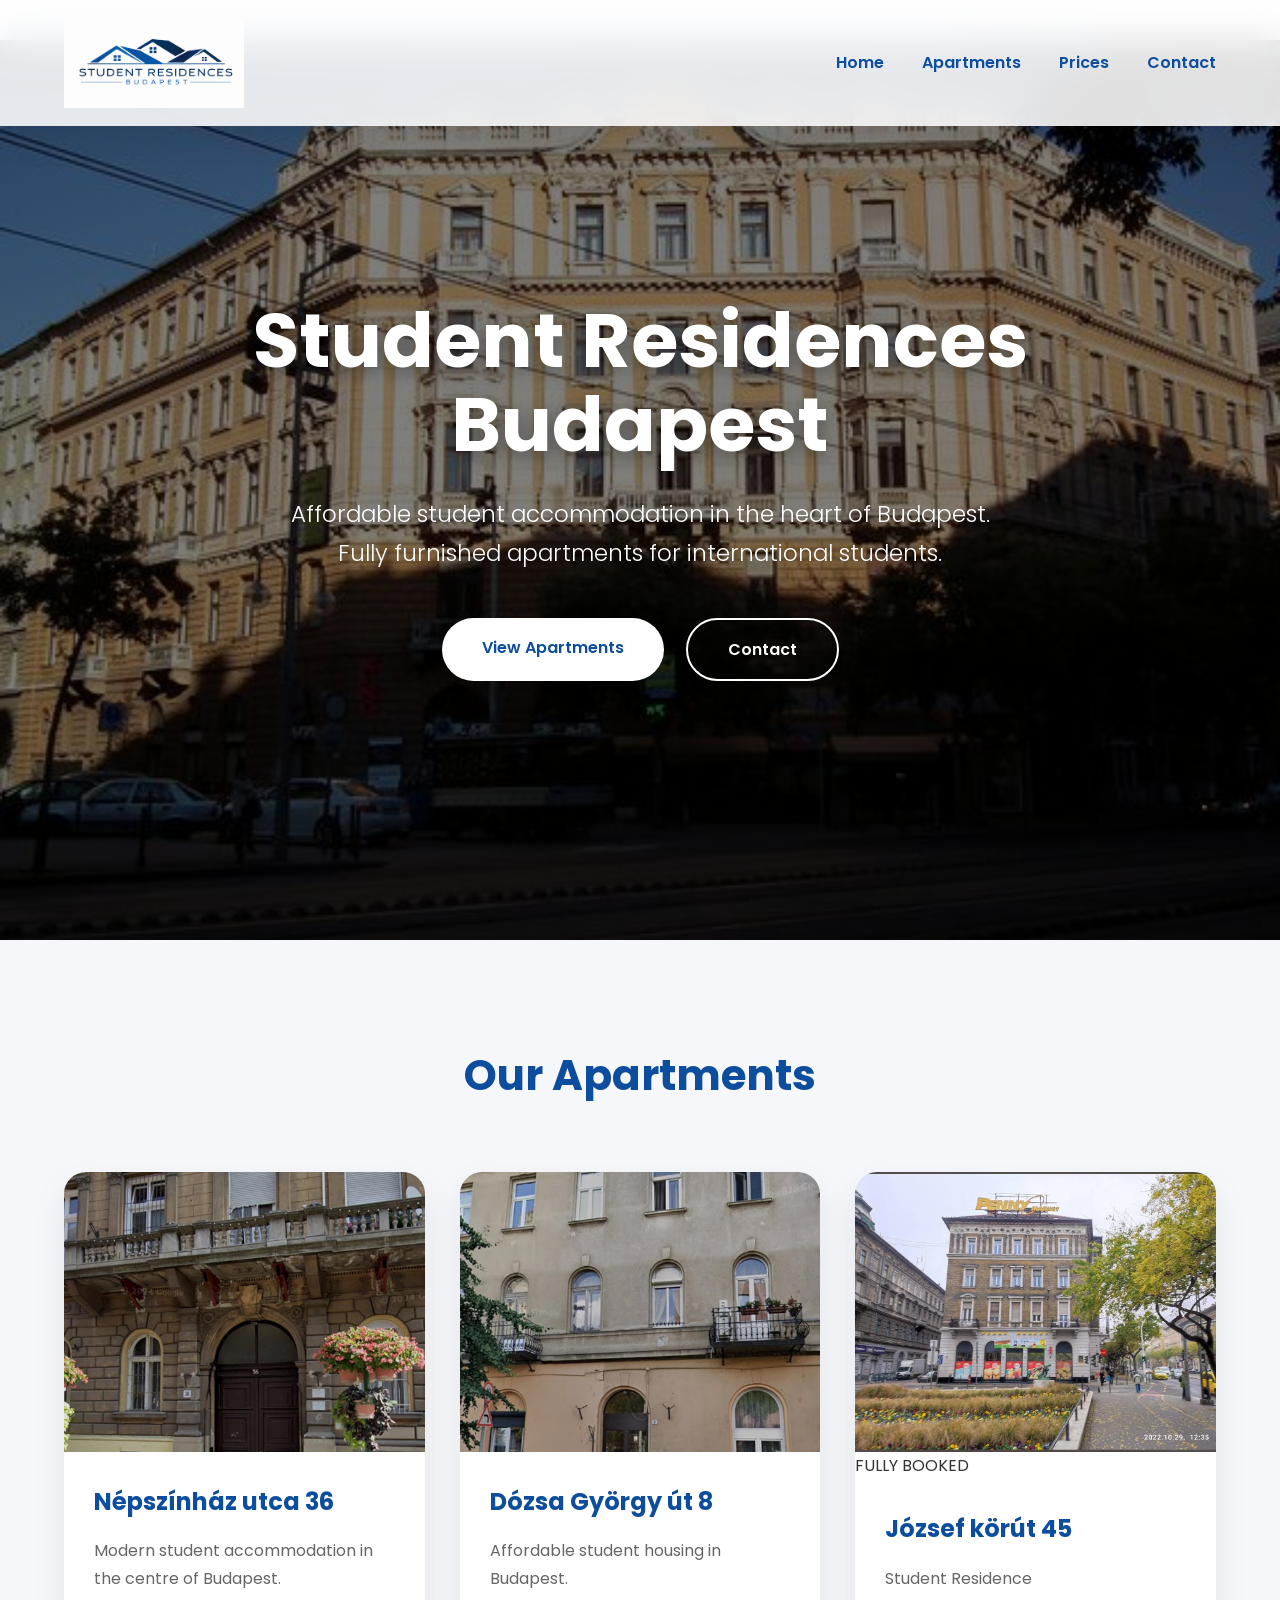
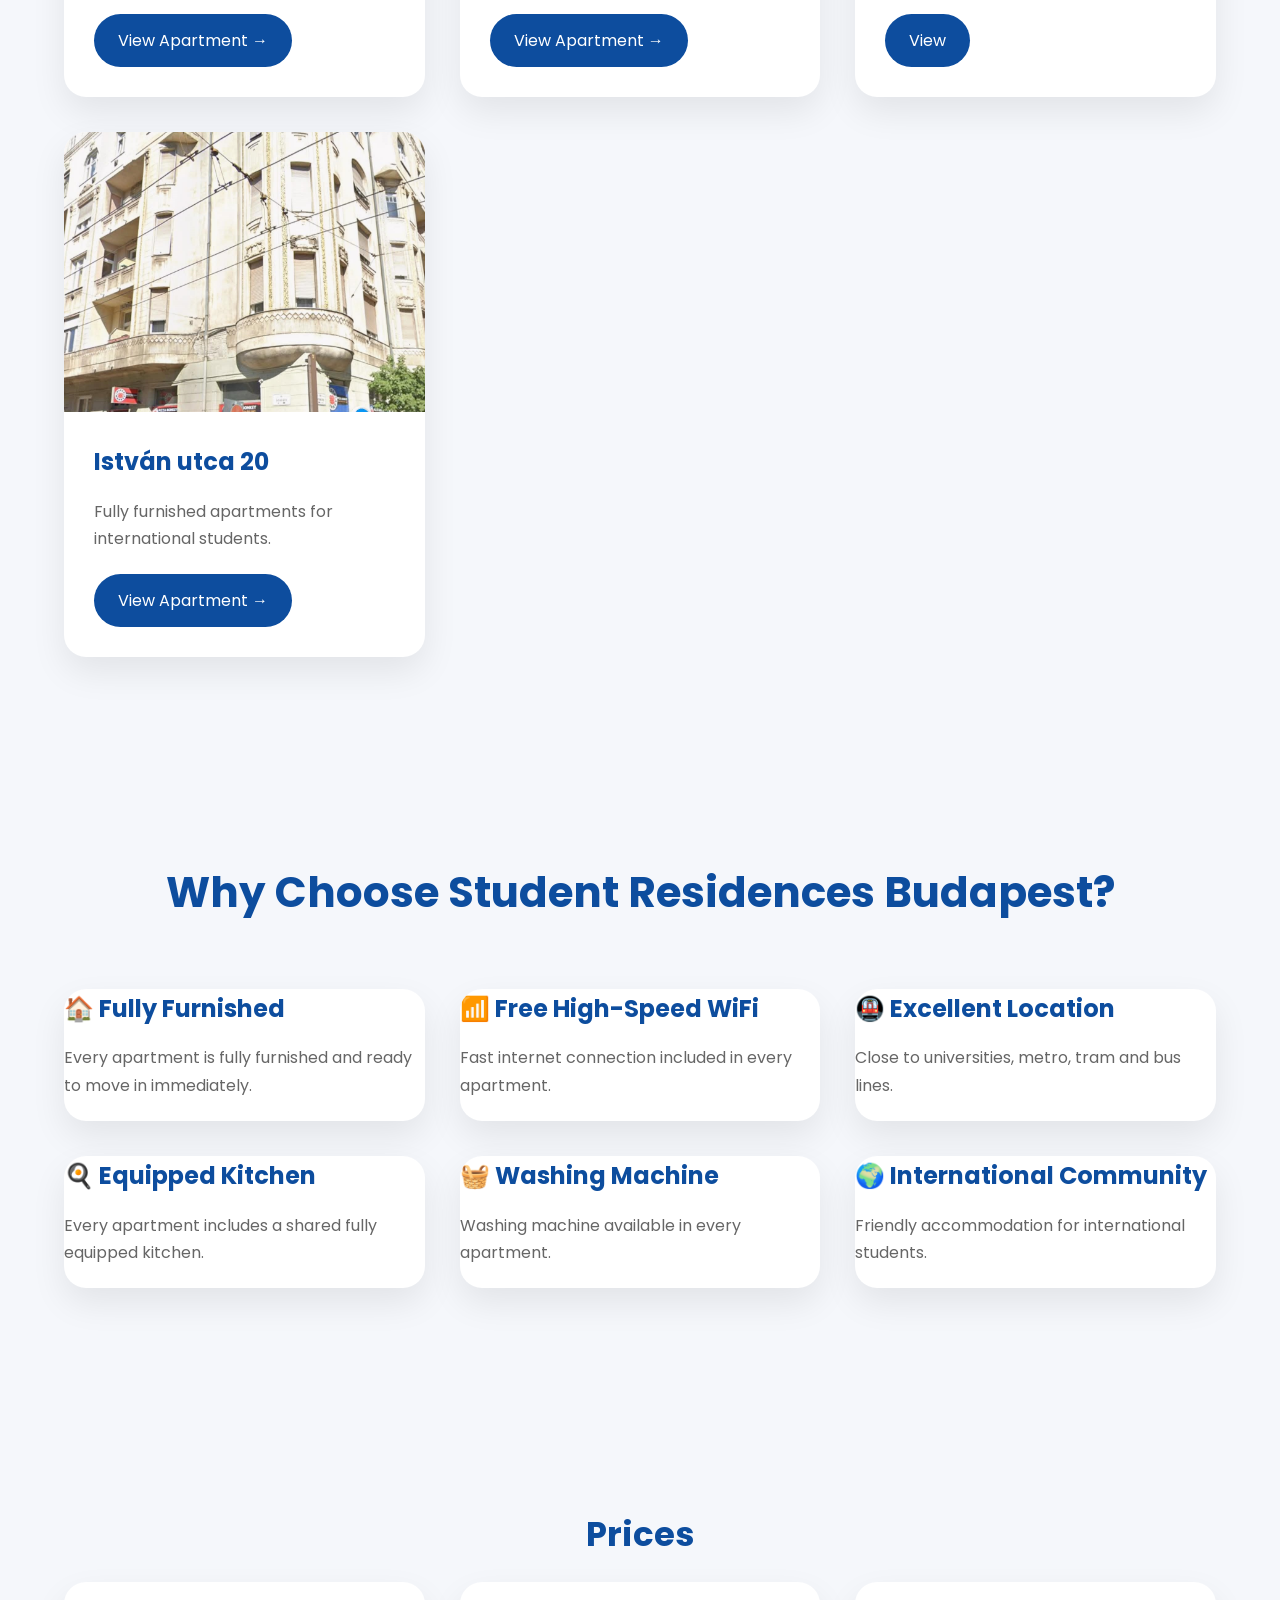
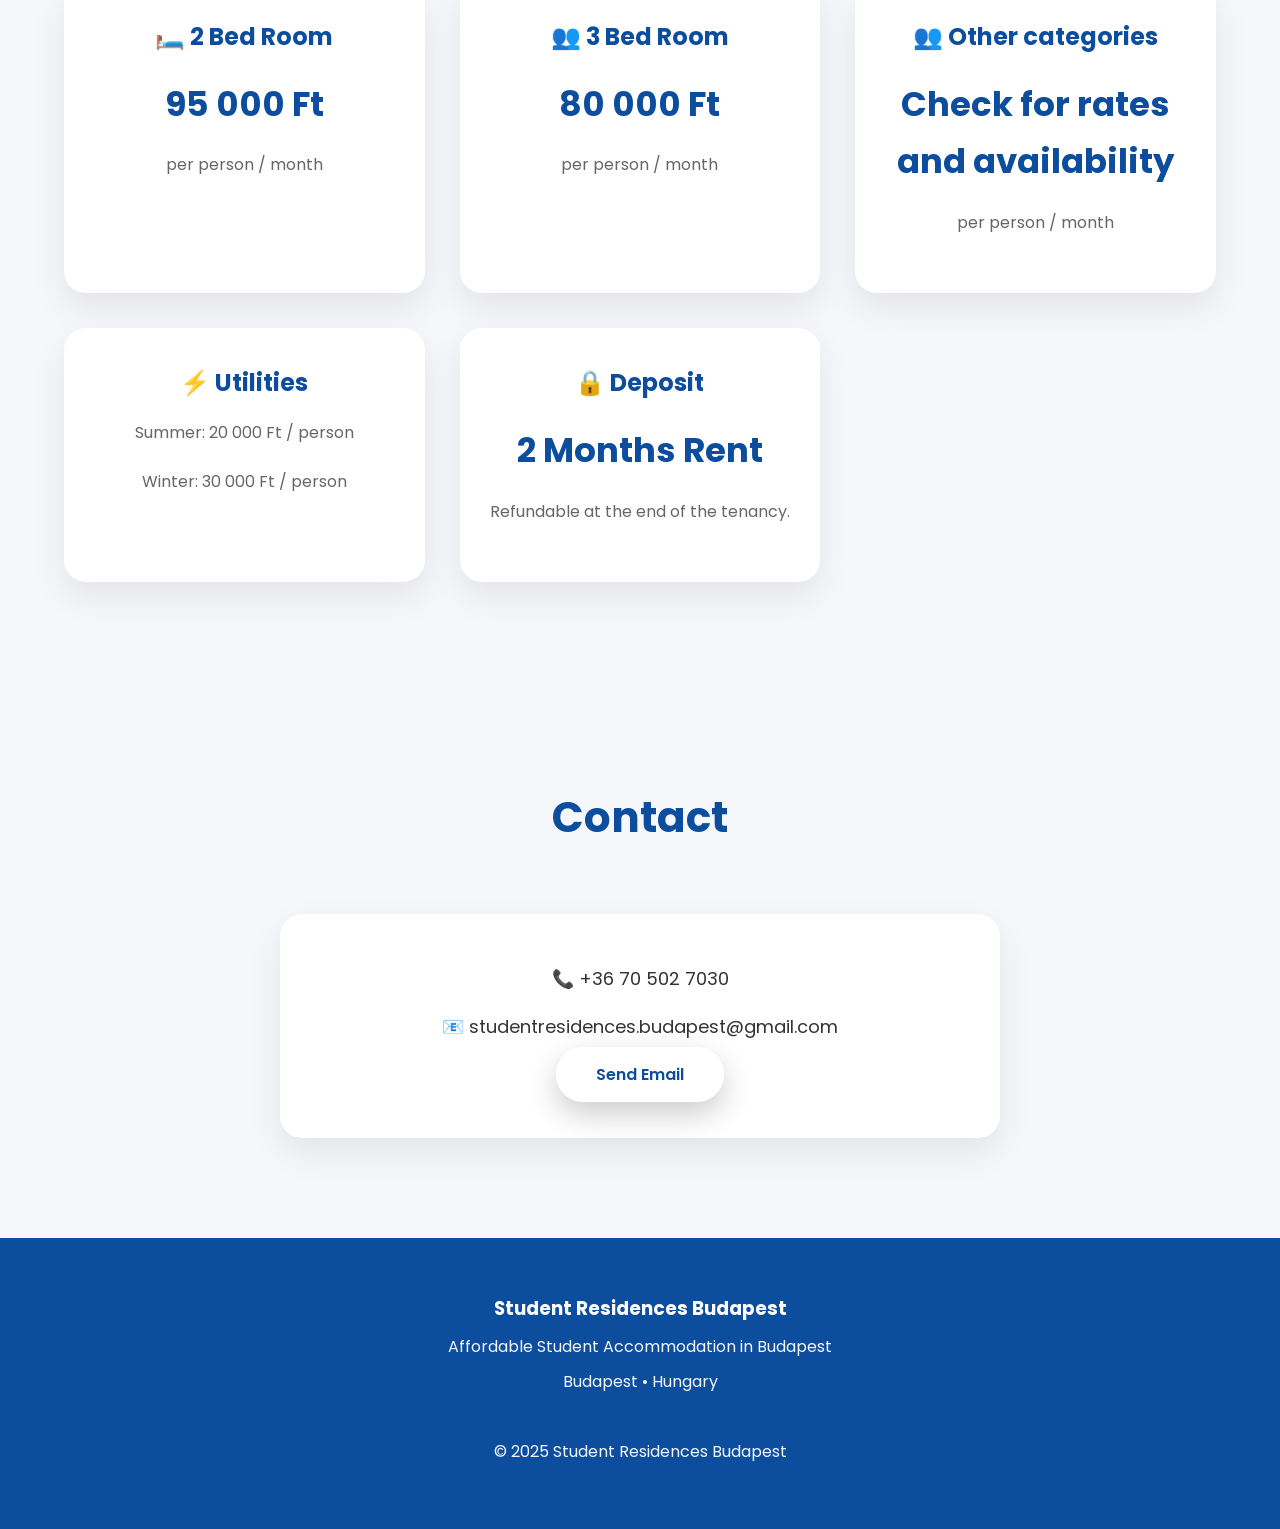
==== commit b7b21302: "Update index.html" ====
--- a/index.html
+++ b/index.html
@@ -349,6 +349,19 @@
                 </p>
 
             </article>
+             <article class="card">
+
+                <h3>👥 Other categories</h3>
+
+                <h2>Check for rates and availability </h2>
+
+                <p>
+
+                    per person / month
+
+                </p>
+
+            </article>
 
             <article class="card">
 
--- a/style.css
+++ b/style.css
@@ -833,60 +833,74 @@
 
 }
 }
+
 /* ================= BOOKED RIBBON ================= */
 
 .card.booked{
+
     position:relative;
+
     overflow:hidden;
+
 }
 
 .card.booked img{
-    filter:grayscale(70%) brightness(.65);
+
+    filter:grayscale(70%) brightness(.70);
+
+}
+
+.card.booked .card-content{
+
+    opacity:.85;
+
 }
 
 .booked-badge{
 
     position:absolute;
 
-    top:45px;
-
-    left:-85px;
-
-    width:340px;
-
-    padding:18px 0;
+    top:50%;
+
+    left:50%;
+
+    width:700px;
+
+    padding:22px 0;
 
     background:#d60000;
 
     color:#fff;
 
+    font-size:40px;
+
+    font-weight:800;
+
+    letter-spacing:5px;
+
     text-align:center;
 
-    font-size:26px;
-
-    font-weight:800;
-
-    letter-spacing:3px;
-
     text-transform:uppercase;
 
-    transform:rotate(-35deg);
-
-    box-shadow:0 8px 25px rgba(0,0,0,.35);
-
-    z-index:20;
-
-}
-
-.card.booked .card-content{
-    opacity:.85;
+    transform:translate(-50%,-50%) rotate(-32deg);
+
+    box-shadow:0 10px 25px rgba(0,0,0,.35);
+
+    z-index:999;
+
+    pointer-events:none;
+
 }
 
 .card.booked a{
+
     background:#777;
+
 }
 
 .card.booked a:hover{
+
     background:#555;
-}
-
+
+}
+}
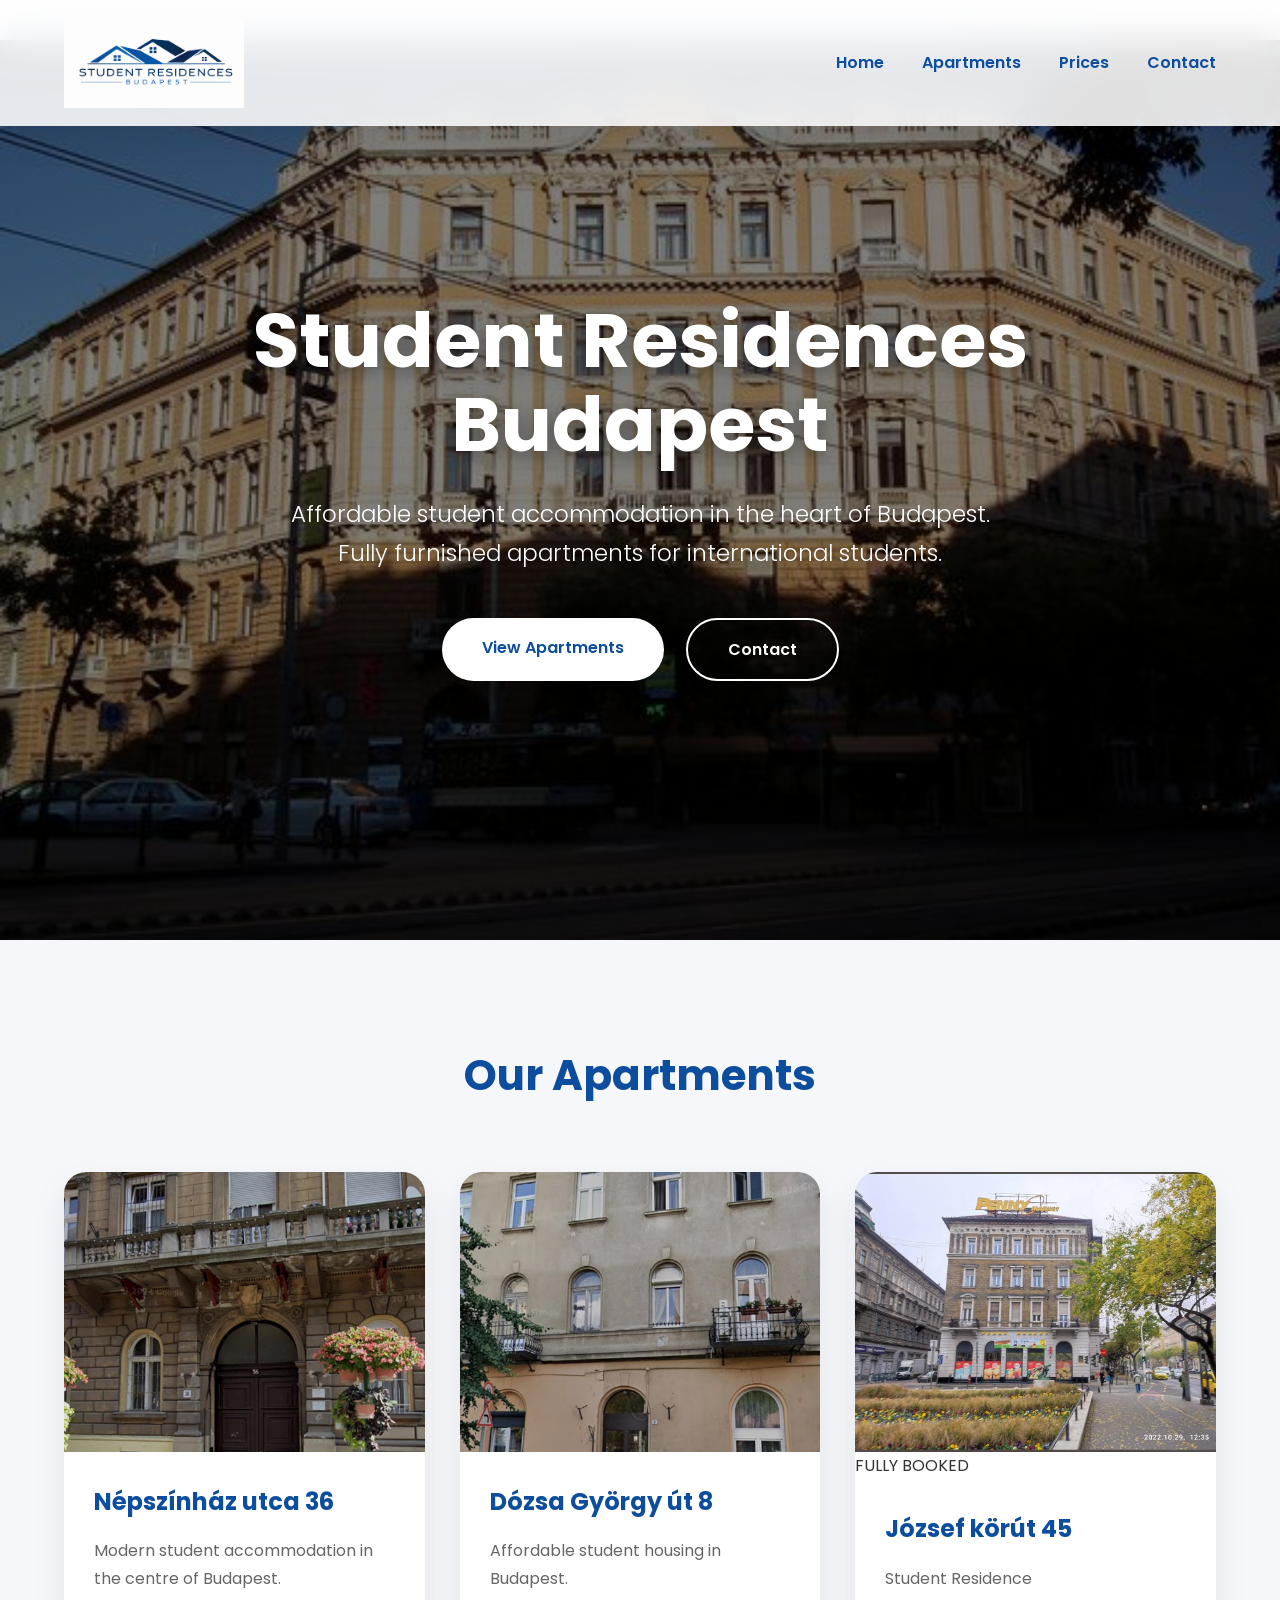
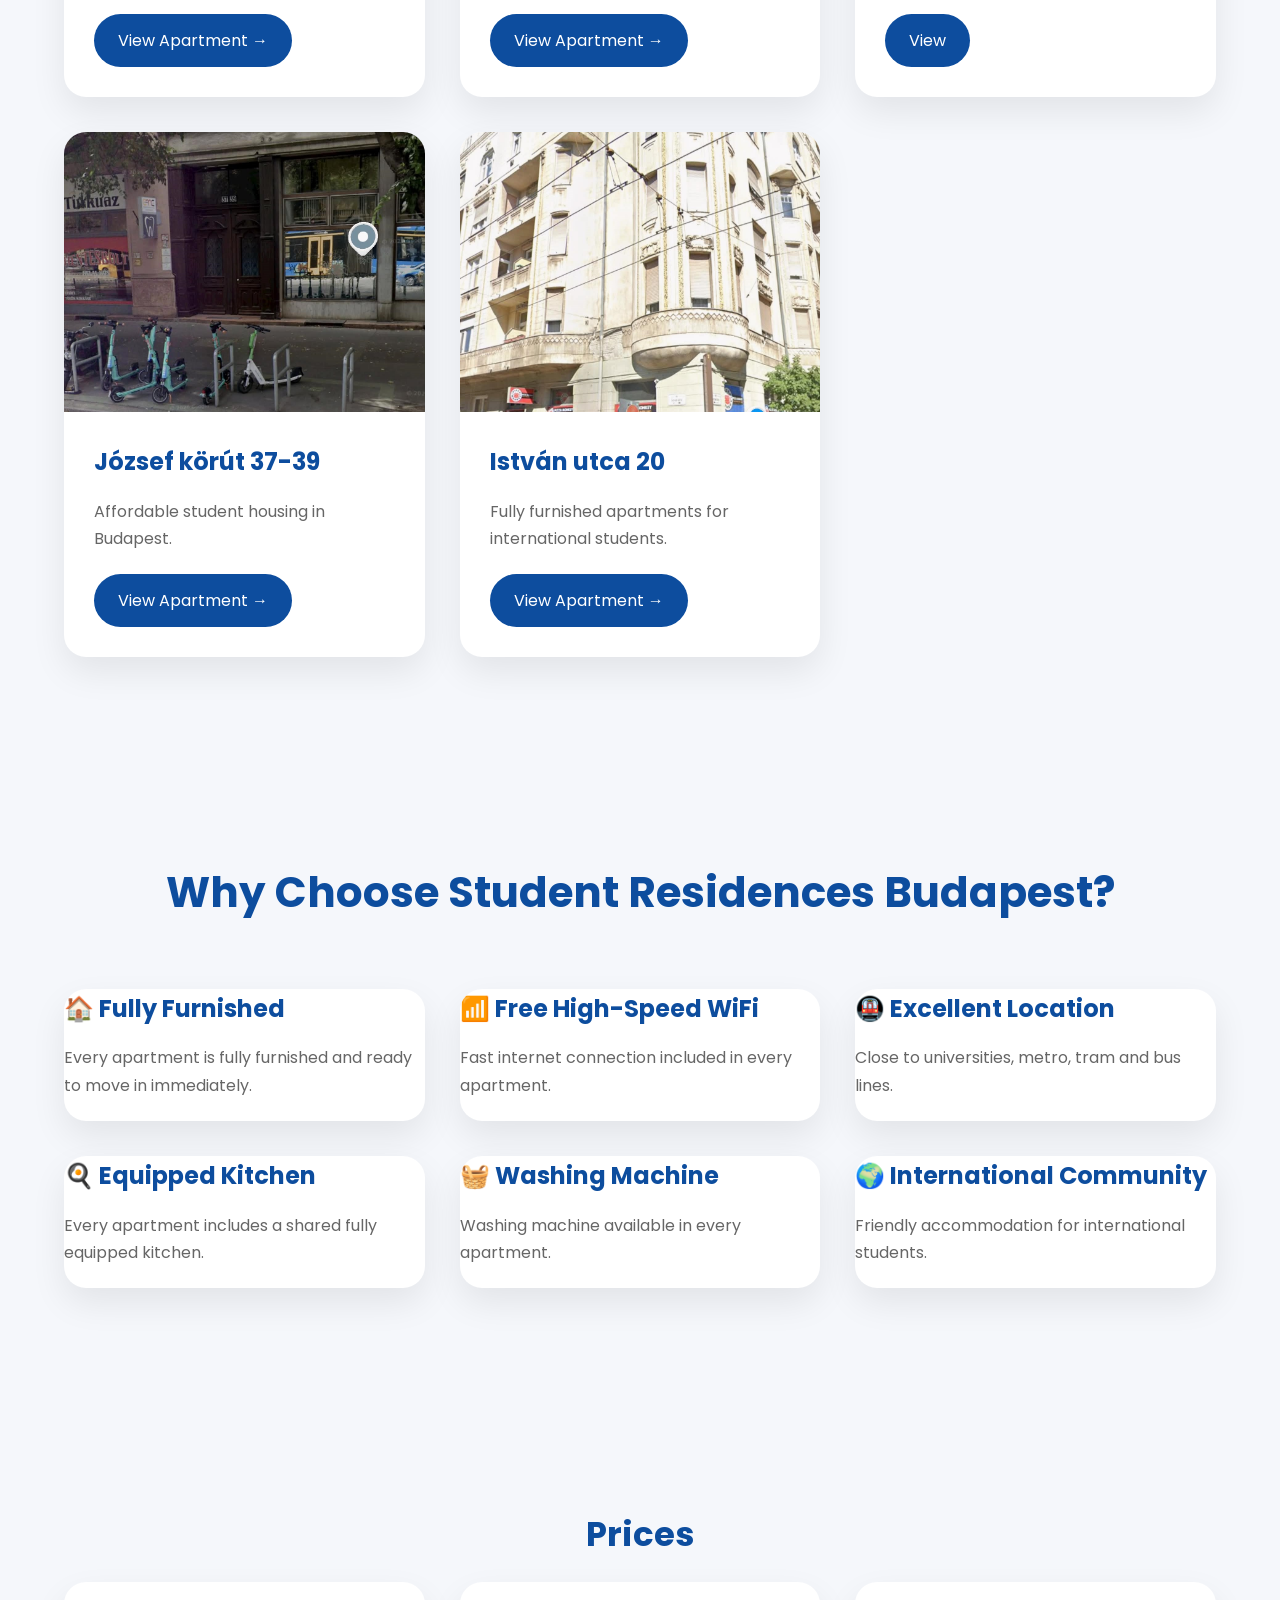
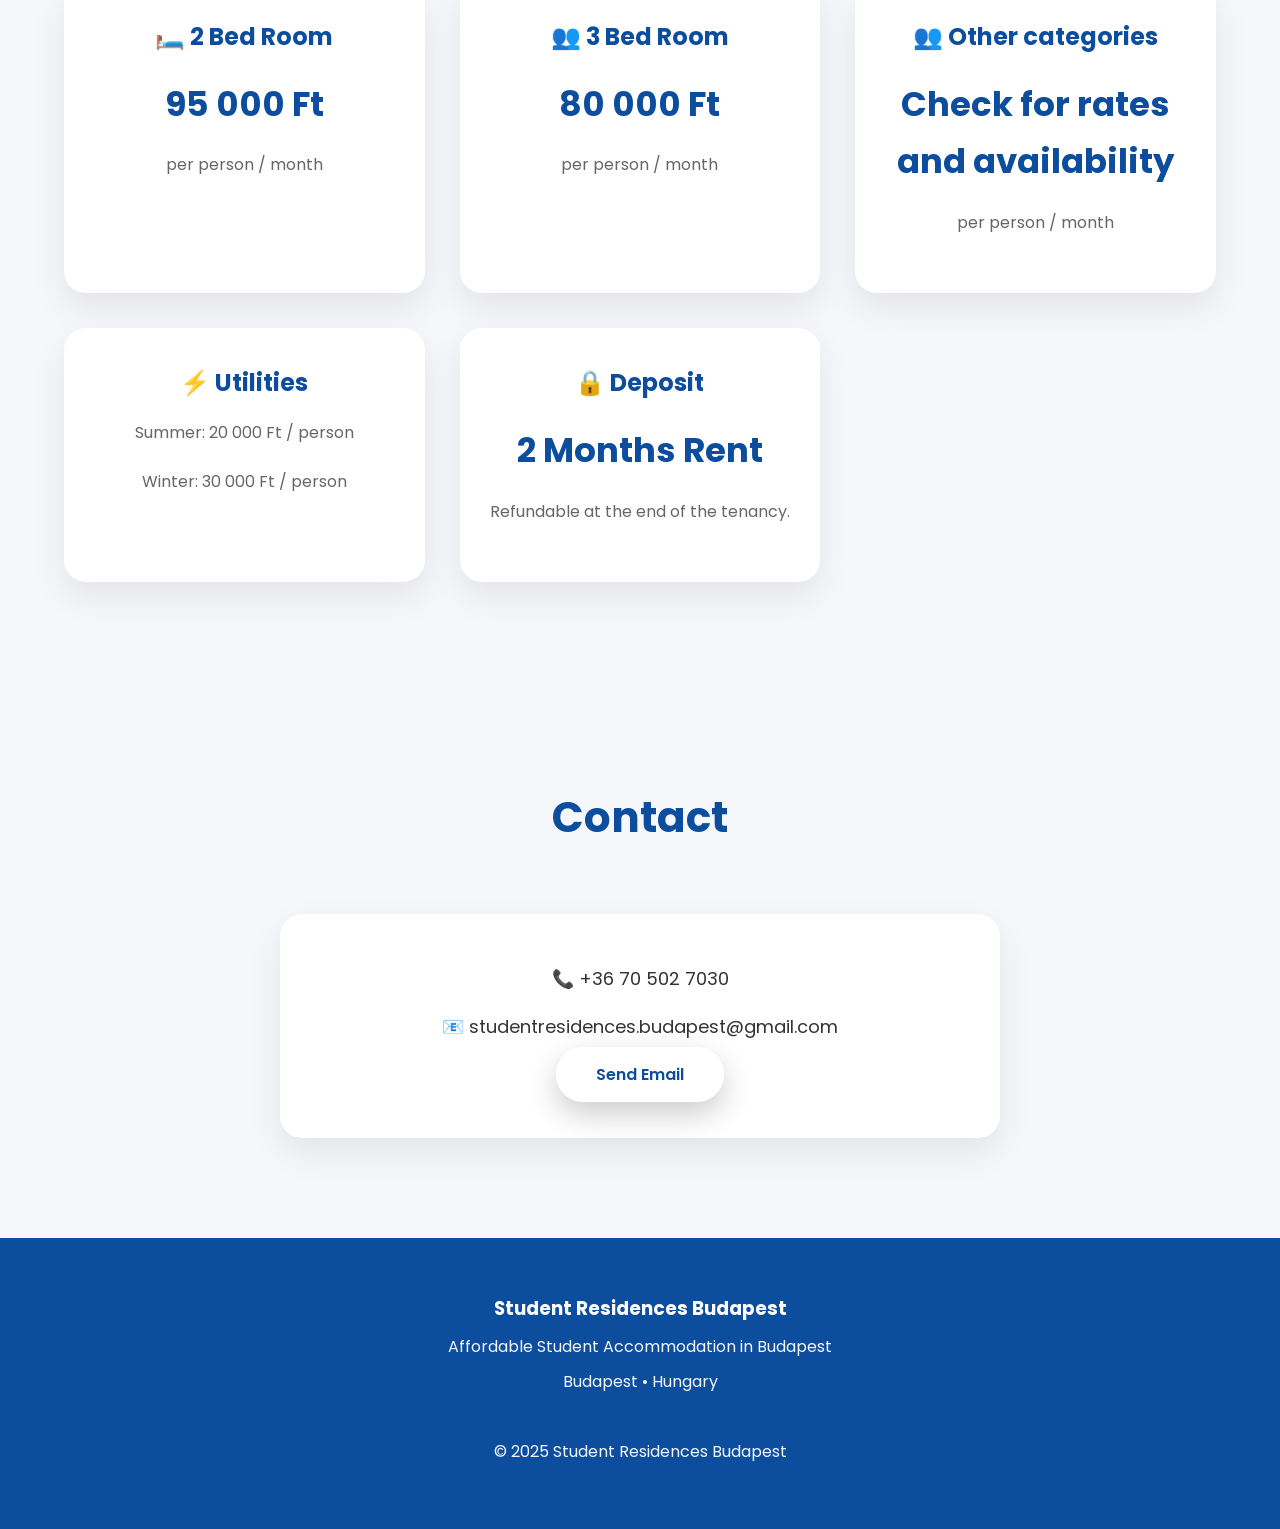
==== commit 82de925c: "Update index.html" ====
--- a/index.html
+++ b/index.html
@@ -188,6 +188,24 @@
     </div>
 
 </div>
+             <article class="card">
+
+                  <img src="jozsef37.jpg" alt="József körút 37-39">
+
+    <div class="card-content">
+
+        <h3>József körút 37-39</h3>
+
+        <p>
+            Affordable student housing in Budapest.
+        </p>
+
+        <a href="jozsef37.html">
+            View Apartment →
+
+                </a>
+
+            </article>
 
             <article class="card">
 
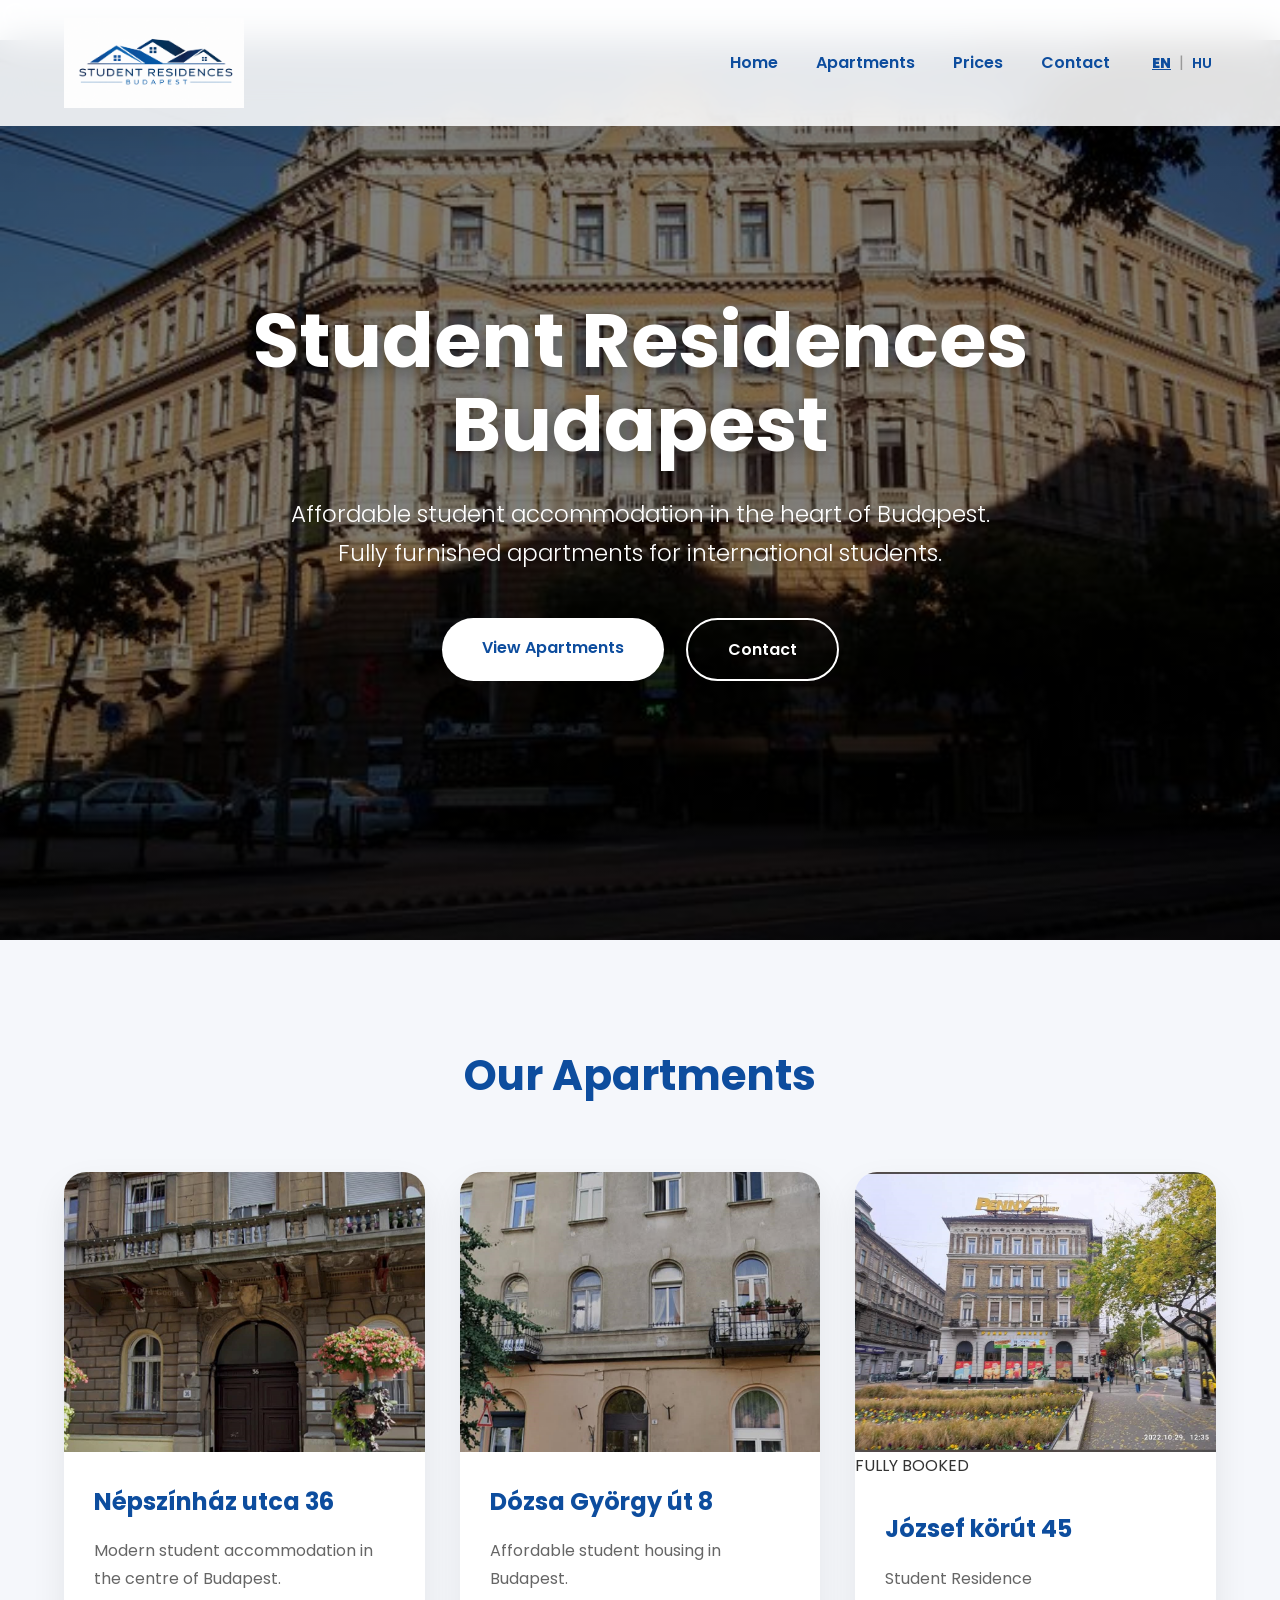
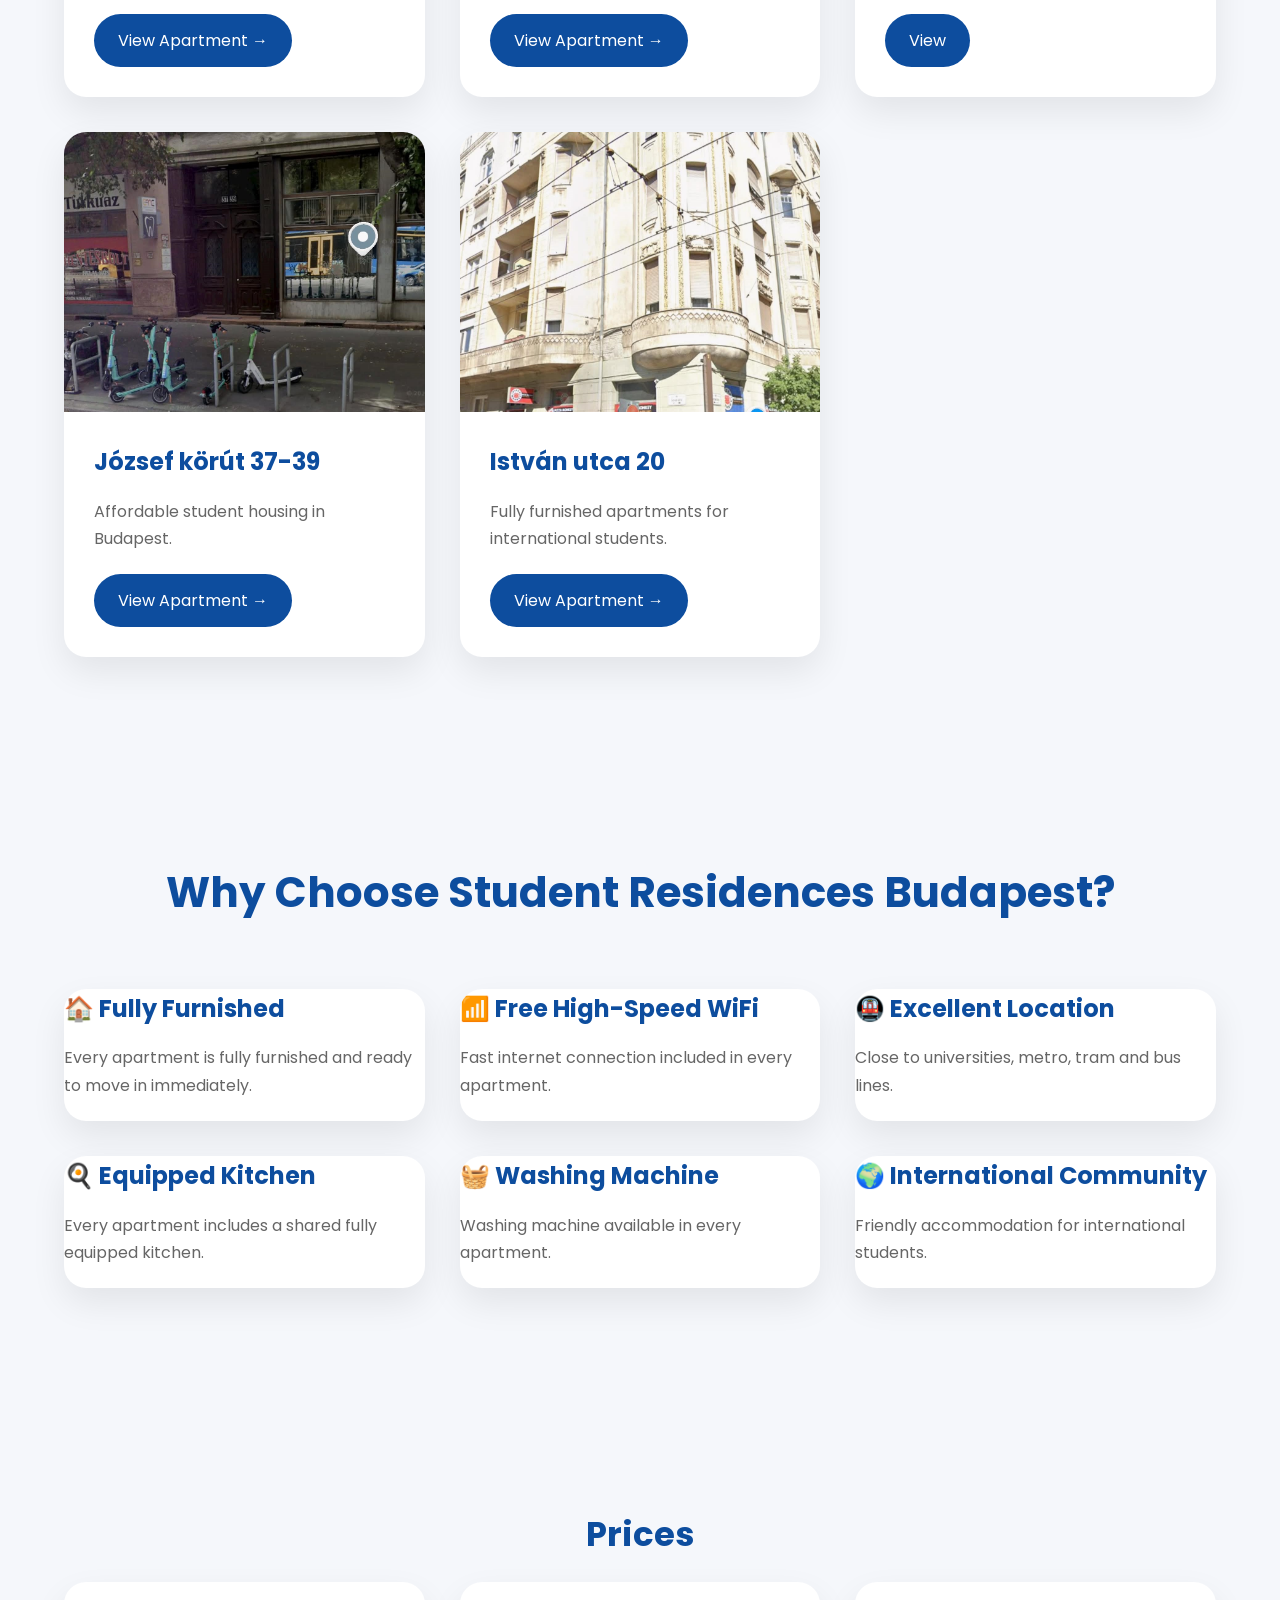
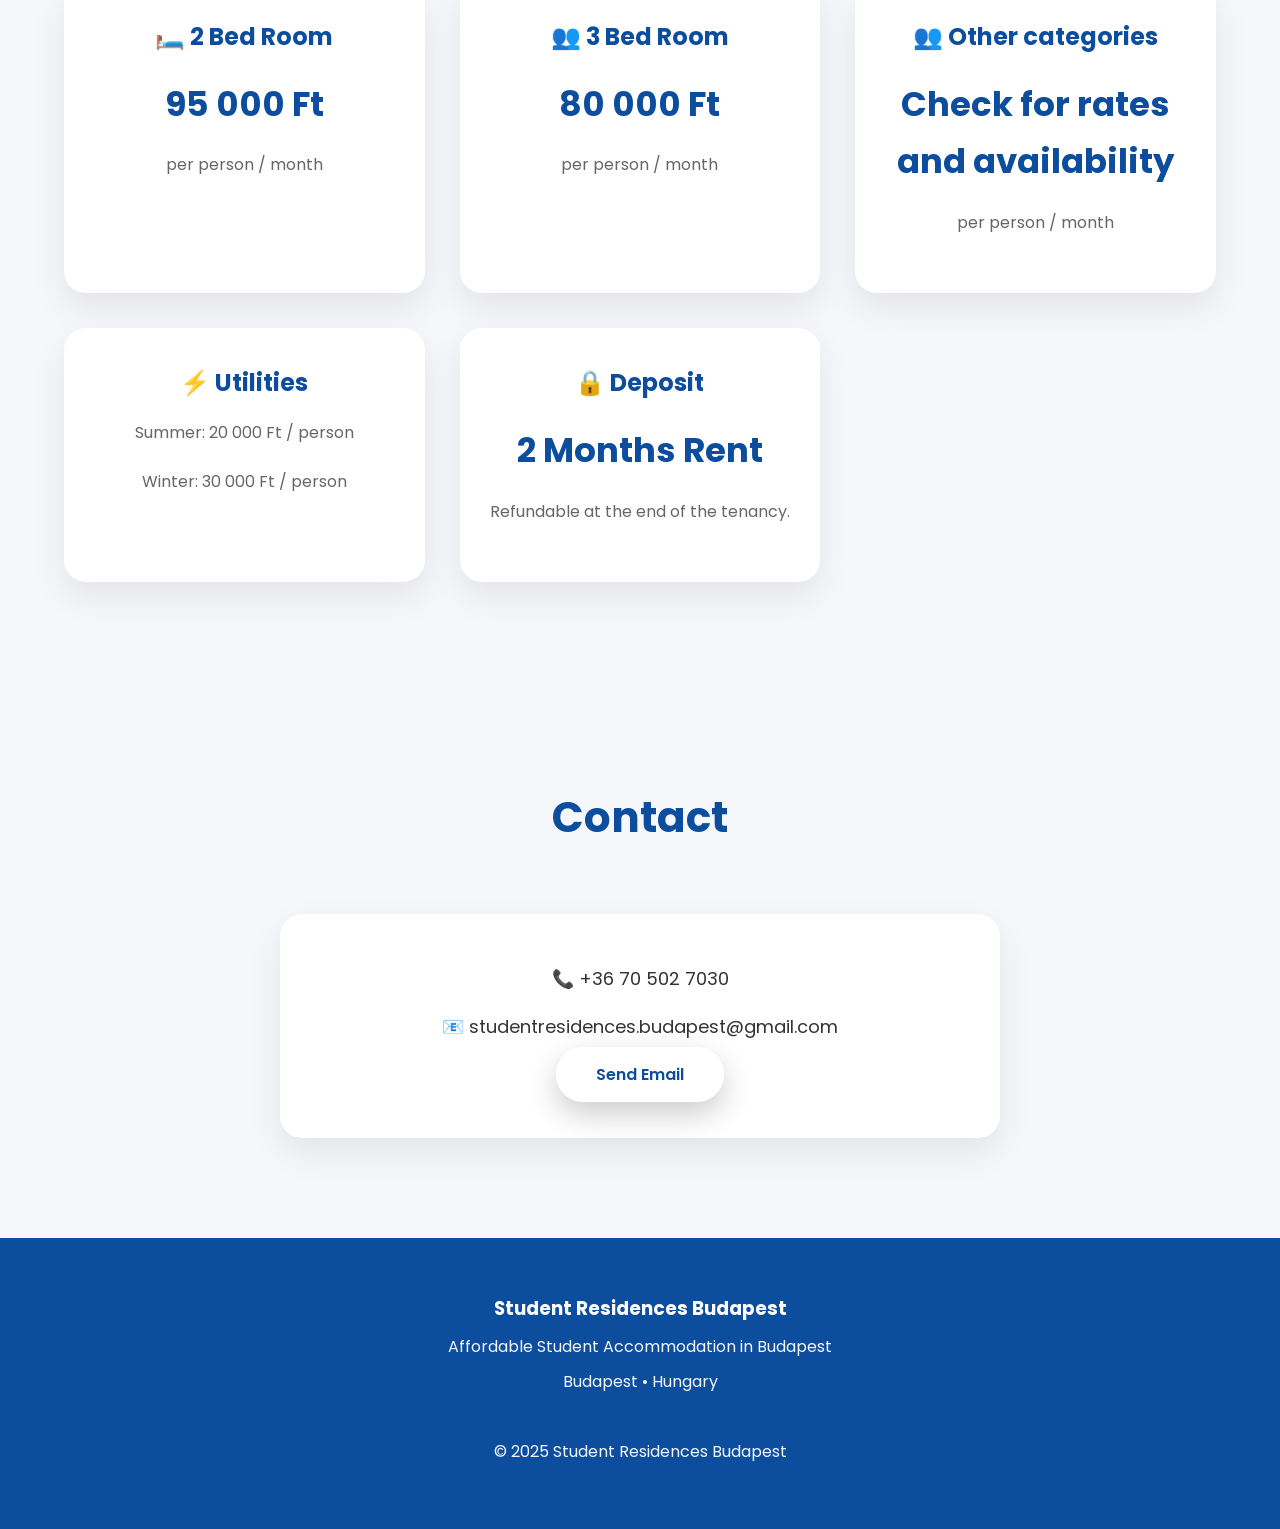
==== commit c388f341: "scr" ====
--- a/index.html
+++ b/index.html
@@ -63,13 +63,27 @@
 
             <ul>
 
-                <li><a href="#home">Home</a></li>
-
-                <li><a href="#apartments">Apartments</a></li>
-
-                <li><a href="#prices">Prices</a></li>
-
-                <li><a href="#contact">Contact</a></li>
+                 <li><a href="#home" data-en="Home" data-hu="Kezdőlap">Home</a></li>
+
+        <li><a href="#apartments" data-en="Apartments" data-hu="Apartmanok">Apartments</a></li>
+
+        <li><a href="#prices" data-en="Prices" data-hu="Árak">Prices</a></li>
+
+        <li><a href="#contact" data-en="Contact" data-hu="Kapcsolat">Contact</a></li>
+
+        <li class="language-switch">
+
+            <button type="button" id="lang-en" class="language-btn active">
+                EN
+            </button>
+
+            <span>|</span>
+
+            <button type="button" id="lang-hu" class="language-btn">
+                HU
+            </button>
+
+        </li>
 
             </ul>
 
@@ -505,6 +519,8 @@
 
 </footer>
 
+<script src="script.js"></script>
+
 </body>
 
 </html>
--- a/style.css
+++ b/style.css
@@ -868,7 +868,7 @@
 
     padding:22px 0;
 
-    background:#d60000;
+    background:#3f4650;
 
     color:#fff;
 
@@ -903,4 +903,60 @@
     background:#555;
 
 }
-}+}
+
+* ================= LANGUAGE SWITCH ================= */
+
+.language-switch{
+
+    display:flex;
+
+    align-items:center;
+
+    gap:6px;
+
+    margin-left:10px;
+
+}
+
+.language-btn{
+
+    border:none;
+
+    background:transparent;
+
+    color:#0D4D9E;
+
+    font-family:'Poppins',sans-serif;
+
+    font-size:14px;
+
+    font-weight:600;
+
+    cursor:pointer;
+
+    padding:4px;
+
+    transition:.3s;
+
+}
+
+.language-btn:hover{
+
+    color:#1565c0;
+
+}
+
+.language-btn.active{
+
+    font-weight:800;
+
+    text-decoration:underline;
+
+}
+
+.language-switch span{
+
+    color:#999;
+
+}
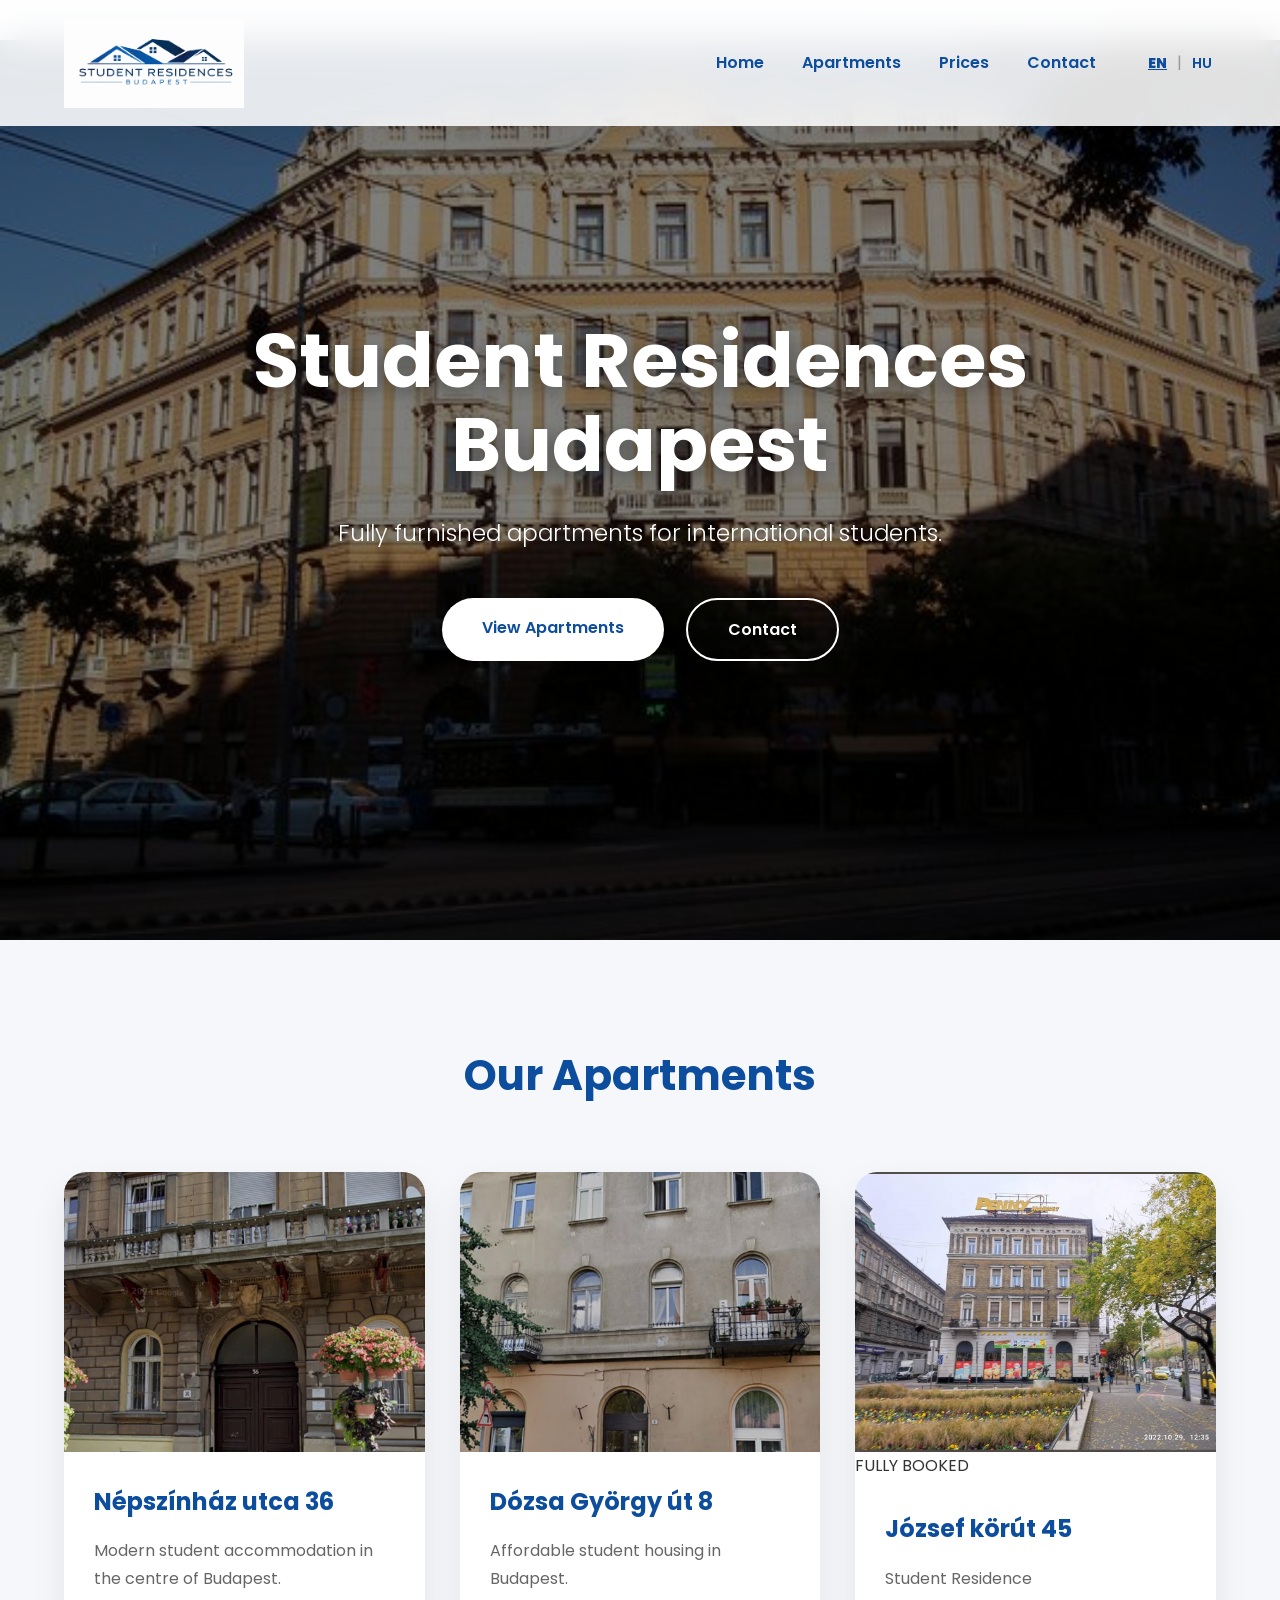
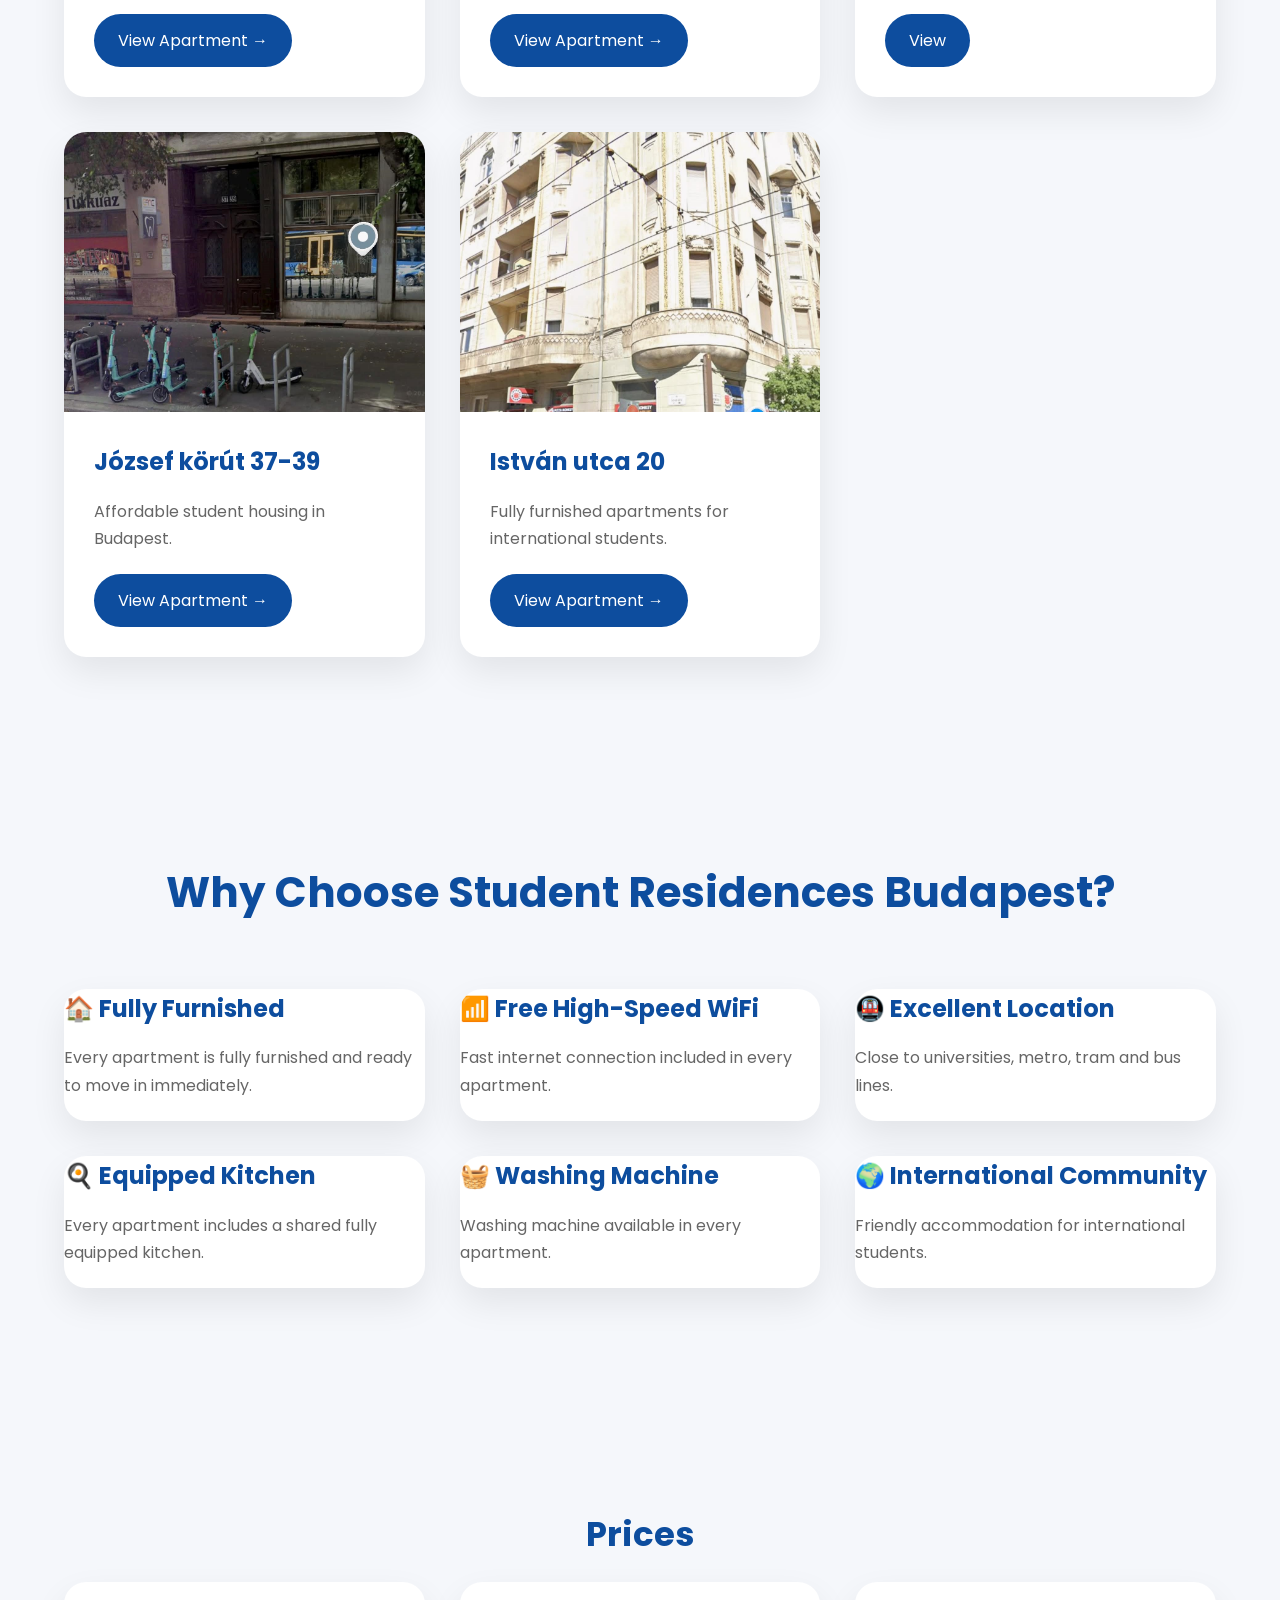
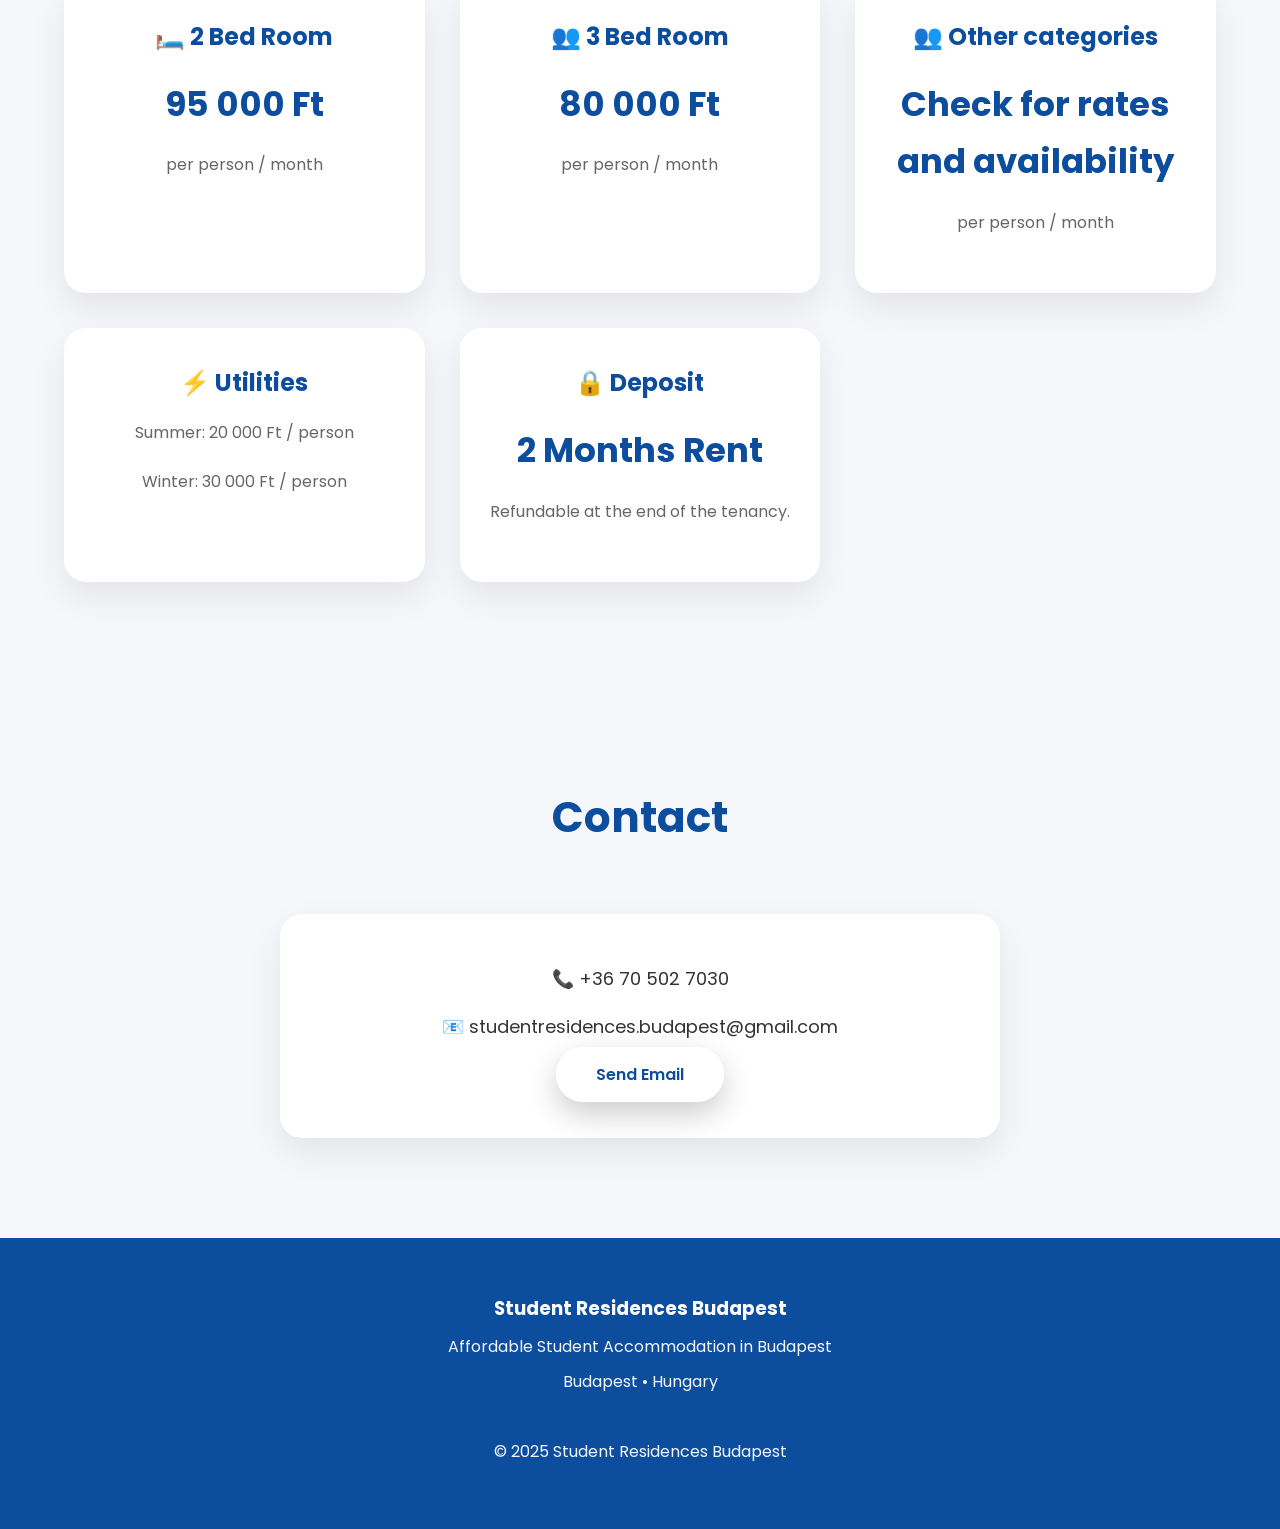
==== commit 7298a067: "srcript" ====
--- a/index.html
+++ b/index.html
@@ -1,526 +1,322 @@
 <!DOCTYPE html>
+<!DOCTYPE html>
+
+<!DOCTYPE html>
+
 <html lang="en">
-
 <head>
-
-    <meta charset="UTF-8">
-    <meta name="viewport" content="width=device-width, initial-scale=1.0">
-
-    <title>Student Residences Budapest</title>
-
-    <meta name="description"
-        content="Affordable student accommodation in Budapest for international students.">
-
-    <meta name="keywords"
-        content="Student Accommodation Budapest, Student Housing Budapest">
-
-    <link rel="icon" href="logo.png">
-
-    <link rel="preconnect" href="https://fonts.googleapis.com">
-    <link rel="preconnect" href="https://fonts.gstatic.com" crossorigin>
-
-    <link href="https://fonts.googleapis.com/css2?family=Poppins:wght@300;400;500;600;700&display=swap"
-        rel="stylesheet">
-
-    <link rel="stylesheet" href="style.css">
-
+<meta charset="utf-8"/>
+<meta content="width=device-width, initial-scale=1.0" name="viewport"/>
+<title>Student Residences Budapest</title>
+<meta content="Affordable student accommodation in Budapest for international students." name="description"/>
+<meta content="Student Accommodation Budapest, Student Housing Budapest" name="keywords"/>
+<link href="logo.png" rel="icon"/>
+<link href="https://fonts.googleapis.com" rel="preconnect"/>
+<link crossorigin="" href="https://fonts.gstatic.com" rel="preconnect"/>
+<link href="https://fonts.googleapis.com/css2?family=Poppins:wght@300;400;500;600;700&amp;display=swap" rel="stylesheet"/>
+<link href="style.css" rel="stylesheet"/>
 </head>
 
-<a href="https://wa.me/36705027030"
-   class="whatsapp"
-   target="_blank"
-   aria-label="Chat on WhatsApp">
-
-    <svg xmlns="http://www.w3.org/2000/svg"
-         viewBox="0 0 32 32"
-         width="32"
-         height="32"
-         fill="white">
-
-        <path d="M19.11 17.23c-.29-.14-1.72-.85-1.99-.95-.27-.1-.47-.14-.67.14-.2.29-.77.95-.95 1.15-.17.2-.35.22-.64.07-.29-.14-1.23-.45-2.35-1.44-.87-.77-1.46-1.72-1.63-2.01-.17-.29-.02-.45.13-.59.13-.13.29-.35.44-.52.14-.17.19-.29.29-.48.1-.2.05-.36-.02-.5-.07-.14-.67-1.61-.92-2.2-.24-.58-.48-.5-.67-.5h-.57c-.2 0-.52.07-.79.36-.27.29-1.04 1.01-1.04 2.46 0 1.44 1.06 2.84 1.2 3.04.14.2 2.08 3.18 5.04 4.46.7.3 1.25.48 1.68.61.71.22 1.36.19 1.88.12.57-.09 1.72-.7 1.97-1.38.24-.68.24-1.27.17-1.39-.07-.12-.27-.2-.56-.34z"/>
-
-        <path d="M16.01 3C8.82 3 3 8.82 3 16c0 2.53.74 4.99 2.13 7.1L3 29l6.1-2.09A12.9 12.9 0 0016.01 29C23.18 29 29 23.18 29 16S23.18 3 16.01 3zm0 23.5c-2.08 0-4.1-.56-5.86-1.62l-.42-.25-3.62 1.24 1.21-3.53-.27-.44A10.43 10.43 0 015.5 16C5.5 10.2 10.2 5.5 16.01 5.5S26.5 10.2 26.5 16s-4.7 10.5-10.49 10.5z"/>
-
-    </svg>
-
+<body><a aria-label="Chat on WhatsApp" class="whatsapp" href="https://wa.me/36705027030" target="_blank">
+<svg fill="white" height="32" viewbox="0 0 32 32" width="32" xmlns="http://www.w3.org/2000/svg">
+<path d="M19.11 17.23c-.29-.14-1.72-.85-1.99-.95-.27-.1-.47-.14-.67.14-.2.29-.77.95-.95 1.15-.17.2-.35.22-.64.07-.29-.14-1.23-.45-2.35-1.44-.87-.77-1.46-1.72-1.63-2.01-.17-.29-.02-.45.13-.59.13-.13.29-.35.44-.52.14-.17.19-.29.29-.48.1-.2.05-.36-.02-.5-.07-.14-.67-1.61-.92-2.2-.24-.58-.48-.5-.67-.5h-.57c-.2 0-.52.07-.79.36-.27.29-1.04 1.01-1.04 2.46 0 1.44 1.06 2.84 1.2 3.04.14.2 2.08 3.18 5.04 4.46.7.3 1.25.48 1.68.61.71.22 1.36.19 1.88.12.57-.09 1.72-.7 1.97-1.38.24-.68.24-1.27.17-1.39-.07-.12-.27-.2-.56-.34z"></path>
+<path d="M16.01 3C8.82 3 3 8.82 3 16c0 2.53.74 4.99 2.13 7.1L3 29l6.1-2.09A12.9 12.9 0 0016.01 29C23.18 29 29 23.18 29 16S23.18 3 16.01 3zm0 23.5c-2.08 0-4.1-.56-5.86-1.62l-.42-.25-3.62 1.24 1.21-3.53-.27-.44A10.43 10.43 0 015.5 16C5.5 10.2 10.2 5.5 16.01 5.5S26.5 10.2 26.5 16s-4.7 10.5-10.49 10.5z"></path>
+</svg>
 </a>
-
-<body>
-
 <!-- ================= HEADER ================= -->
-
 <header class="header">
-
-    <div class="container">
-
-        <a href="index.html" class="logo">
-
-            <img src="logo.png" alt="Student Residences Budapest">
-
-        </a>
-
-        <nav>
-
-            <ul>
-
-                 <li><a href="#home" data-en="Home" data-hu="Kezdőlap">Home</a></li>
-
-        <li><a href="#apartments" data-en="Apartments" data-hu="Apartmanok">Apartments</a></li>
-
-        <li><a href="#prices" data-en="Prices" data-hu="Árak">Prices</a></li>
-
-        <li><a href="#contact" data-en="Contact" data-hu="Kapcsolat">Contact</a></li>
-
-        <li class="language-switch">
-
-            <button type="button" id="lang-en" class="language-btn active">
+<div class="container">
+<a class="logo" href="index.html">
+<img alt="Student Residences Budapest" src="logo.png"/>
+</a>
+<nav>
+<ul>
+<li><a data-en="Home" data-hu="Kezdőlap" href="#home">Home</a></li>
+<li><a data-en="Apartments" data-hu="Apartmanok" href="#apartments">Apartments</a></li>
+<li><a data-en="Prices" data-hu="Árak" href="#prices">Prices</a></li>
+<li><a data-en="Contact" data-hu="Kapcsolat" href="#contact">Contact</a></li>
+<li class="language-switch">
+<button class="language-btn active" id="lang-en" type="button">
                 EN
             </button>
-
-            <span>|</span>
-
-            <button type="button" id="lang-hu" class="language-btn">
+<span>|</span>
+<button class="language-btn" id="lang-hu" type="button">
                 HU
             </button>
-
-        </li>
-
-            </ul>
-
-        </nav>
-
-    </div>
-
+</li>
+</ul>
+</nav>
+</div>
 </header>
-
 <!-- ================= HERO ================= -->
-
-<section id="home" class="hero">
-
-    <div class="hero-content">
-
-        <h1>
+<section class="hero" id="home">
+<div class="hero-content">
+<h1 data-en="Student Residences Budapest" data-hu="Student Residences Budapest">
             Student Residences Budapest
         </h1>
-
-        <p>
-
-            Affordable student accommodation in the heart of Budapest.
-
-            <br>
-
-            Fully furnished apartments for international students.
-
-        </p>
-
-        <div class="hero-buttons">
-
-            <a href="#apartments" class="btn">
+<p data-en="Fully furnished apartments for international students." data-hu="Teljesen berendezett apartmanok nemzetközi diákok számára."><span data-en="Affordable student accommodation in the heart of Budapest." data-hu="Megfizethető diákszállás Budapest szívében.">Affordable student accommodation in the heart of Budapest.</span><br/><span data-en="Fully furnished apartments for international students." data-hu="Teljesen berendezett apartmanok nemzetközi diákok számára.">Fully furnished apartments for international students.</span></p>
+<div class="hero-buttons">
+<a class="btn" data-en="View Apartments" data-hu="Apartmanok megtekintése" href="#apartments">
 
                 View Apartments
 
             </a>
-
-            <a href="#contact" class="btn-outline">
+<a class="btn-outline" data-en="Contact" data-hu="Kapcsolat" href="#contact">
 
                 Contact
 
             </a>
-
-        </div>
-
-    </div>
-
-</section>
-
+</div>
+</div>
+</section>
 <!-- ================= APARTMENTS ================= -->
-
 <section id="apartments">
-
-    <div class="container">
-
-        <h2 class="section-title">
+<div class="container">
+<h2 class="section-title" data-en="Our Apartments" data-hu="Apartmanjaink">
 
             Our Apartments
 
         </h2>
-
-        <div class="cards">
-
-            <article class="card">
-
-                  <img src="nepszinhaz.jpg" alt="Népszínház utca 36">
-
-    <div class="card-content">
-
-        <h3>Népszínház utca 36</h3>
-
-        <p>
+<div class="cards">
+<article class="card">
+<img alt="Népszínház utca 36" src="nepszinhaz.jpg"/>
+<div class="card-content">
+<h3>Népszínház utca 36</h3>
+<p data-en="Modern student accommodation in the centre of Budapest." data-hu="Modern diákszállás Budapest központjában.">
             Modern student accommodation in the centre of Budapest.
         </p>
-
-        <a href="nepszinhaz.html">
+<a data-en="View Apartment →" data-hu="Apartman megtekintése →" href="nepszinhaz.html">
             View Apartment →
                 </a>
-
-            </article>
-
-            <article class="card">
-
-                  <img src="dozsa.jpg" alt="Dózsa György út 8">
-
-    <div class="card-content">
-
-        <h3>Dózsa György út 8</h3>
-
-        <p>
+</div></article>
+<article class="card">
+<img alt="Dózsa György út 8" src="dozsa.jpg"/>
+<div class="card-content">
+<h3>Dózsa György út 8</h3>
+<p data-en="Affordable student housing in Budapest." data-hu="Megfizethető diákszállás Budapesten.">
             Affordable student housing in Budapest.
         </p>
-
-        <a href="dozsa.html">
+<a data-en="View Apartment →" data-hu="Apartman megtekintése →" href="dozsa.html">
             View Apartment →
 
                 </a>
-
-            </article>
+</div></article>
 <div class="card booked">
-
-    <img src="jozsef45.jpg" alt="József körút 45">
-
-    <div class="booked-badge">
+<img alt="József körút 45" src="jozsef45.jpg"/>
+<div class="booked-badge" data-en="FULLY BOOKED" data-hu="TELT HÁZ">
         FULLY BOOKED
     </div>
-
-    <div class="card-content">
-
-        <h3>József körút 45</h3>
-
-        <p>Student Residence</p>
-
-        <a href="jozsef45.html">View</a>
-
-    </div>
-
-</div>
-             <article class="card">
-
-                  <img src="jozsef37.jpg" alt="József körút 37-39">
-
-    <div class="card-content">
-
-        <h3>József körút 37-39</h3>
-
-        <p>
+<div class="card-content">
+<h3>József körút 45</h3>
+<p data-en="Student Residence" data-hu="Diákrezidencia">Student Residence</p>
+<a data-en="View" data-hu="Megtekintés" href="jozsef45.html">View</a>
+</div>
+</div>
+<article class="card">
+<img alt="József körút 37-39" src="jozsef37.jpg"/>
+<div class="card-content">
+<h3>József körút 37-39</h3>
+<p data-en="Affordable student housing in Budapest." data-hu="Megfizethető diákszállás Budapesten.">
             Affordable student housing in Budapest.
         </p>
-
-        <a href="jozsef37.html">
+<a data-en="View Apartment →" data-hu="Apartman megtekintése →" href="jozsef37.html">
             View Apartment →
 
                 </a>
-
-            </article>
-
-            <article class="card">
-
-                 <img src="istvan20.jpg" alt="István utca 20">
-
-    <div class="card-content">
-
-        <h3>István utca 20</h3>
-
-        <p>
+</div></article>
+<article class="card">
+<img alt="István utca 20" src="istvan20.jpg"/>
+<div class="card-content">
+<h3>István utca 20</h3>
+<p data-en="Fully furnished apartments for international students." data-hu="Teljesen berendezett apartmanok nemzetközi diákok számára.">
             Fully furnished apartments for international students.
         </p>
-
-        <a href="istvan20.html">
+<a data-en="View Apartment →" data-hu="Apartman megtekintése →" href="istvan20.html">
             View Apartment →
 
                 </a>
-
-            </article>
-
-        </div>
-
-    </div>
-
-</section>
-
-    <!-- ================= WHY CHOOSE US ================= -->
-
+</div></article>
+</div>
+</div>
+</section>
+<!-- ================= WHY CHOOSE US ================= -->
 <section id="why-us">
-
-    <div class="container">
-
-        <h2 class="section-title">
+<div class="container">
+<h2 class="section-title" data-en="Why Choose Student Residences Budapest?" data-hu="Miért válassza a Student Residences Budapestet?">
 
             Why Choose Student Residences Budapest?
 
         </h2>
-
-        <div class="cards">
-
-            <article class="card">
-
-                <h3>🏠 Fully Furnished</h3>
-
-                <p>
+<div class="cards">
+<article class="card">
+<h3 data-en="🏠 Fully Furnished" data-hu="🏠 Teljesen berendezett">🏠 Fully Furnished</h3>
+<p data-en="Every apartment is fully furnished and ready to move in immediately." data-hu="Minden apartman teljesen berendezett és azonnal költözhető.">
 
                     Every apartment is fully furnished and ready to move in immediately.
 
                 </p>
-
-            </article>
-
-            <article class="card">
-
-                <h3>📶 Free High-Speed WiFi</h3>
-
-                <p>
+</article>
+<article class="card">
+<h3 data-en="📶 Free High-Speed WiFi" data-hu="📶 Ingyenes nagy sebességű WiFi">📶 Free High-Speed WiFi</h3>
+<p data-en="Fast internet connection included in every apartment." data-hu="Minden apartmanban gyors internetkapcsolat áll rendelkezésre.">
 
                     Fast internet connection included in every apartment.
 
                 </p>
-
-            </article>
-
-            <article class="card">
-
-                <h3>🚇 Excellent Location</h3>
-
-                <p>
+</article>
+<article class="card">
+<h3 data-en="🚇 Excellent Location" data-hu="🚇 Kiváló elhelyezkedés">🚇 Excellent Location</h3>
+<p data-en="Close to universities, metro, tram and bus lines." data-hu="Közel az egyetemekhez, metró-, villamos- és buszjáratokhoz.">
 
                     Close to universities, metro, tram and bus lines.
 
                 </p>
-
-            </article>
-
-            <article class="card">
-
-                <h3>🍳 Equipped Kitchen</h3>
-
-                <p>
+</article>
+<article class="card">
+<h3 data-en="🍳 Equipped Kitchen" data-hu="🍳 Felszerelt konyha">🍳 Equipped Kitchen</h3>
+<p data-en="Every apartment includes a shared fully equipped kitchen." data-hu="Minden apartmanhoz közös, teljesen felszerelt konyha tartozik.">
 
                     Every apartment includes a shared fully equipped kitchen.
 
                 </p>
-
-            </article>
-
-            <article class="card">
-
-                <h3>🧺 Washing Machine</h3>
-
-                <p>
+</article>
+<article class="card">
+<h3 data-en="🧺 Washing Machine" data-hu="🧺 Mosógép">🧺 Washing Machine</h3>
+<p data-en="Washing machine available in every apartment." data-hu="Minden apartmanban mosógép áll rendelkezésre.">
 
                     Washing machine available in every apartment.
 
                 </p>
-
-            </article>
-
-            <article class="card">
-
-                <h3>🌍 International Community</h3>
-
-                <p>
+</article>
+<article class="card">
+<h3 data-en="🌍 International Community" data-hu="🌍 Nemzetközi közösség">🌍 International Community</h3>
+<p data-en="Friendly accommodation for international students." data-hu="Barátságos szállás nemzetközi diákok számára.">
 
                     Friendly accommodation for international students.
 
                 </p>
-
-            </article>
-
-        </div>
-
-    </div>
-
-</section>
-
-
-
+</article>
+</div>
+</div>
+</section>
 <!-- ================= PRICES ================= -->
-
 <section id="prices">
-
-    <div class="container">
-
-        <h2 class="section-title">
+<div class="container">
+<h2 class="section-title" data-en="Prices" data-hu="Árak">
 
             Prices
 
         </h2>
-
-        <div class="cards">
-
-            <article class="card">
-
-                <h3>🛏️ 2 Bed Room</h3>
-
-                <h2>95 000 Ft</h2>
-
-                <p>
+<div class="cards">
+<article class="card">
+<h3 data-en="🛏️ 2 Bed Room" data-hu="🛏️ 2 ágyas szoba">🛏️ 2 Bed Room</h3>
+<h2>95 000 Ft</h2>
+<p data-en="per person / month" data-hu="személyenként / hónap">
 
                     per person / month
 
                 </p>
-
-            </article>
-
-            <article class="card">
-
-                <h3>👥 3 Bed Room</h3>
-
-                <h2>80 000 Ft</h2>
-
-                <p>
+</article>
+<article class="card">
+<h3 data-en="👥 3 Bed Room" data-hu="👥 3 ágyas szoba">👥 3 Bed Room</h3>
+<h2>80 000 Ft</h2>
+<p data-en="per person / month" data-hu="személyenként / hónap">
 
                     per person / month
 
                 </p>
-
-            </article>
-             <article class="card">
-
-                <h3>👥 Other categories</h3>
-
-                <h2>Check for rates and availability </h2>
-
-                <p>
+</article>
+<article class="card">
+<h3 data-en="👥 Other categories" data-hu="👥 Egyéb kategóriák">👥 Other categories</h3>
+<h2 data-en="Check for rates and availability" data-hu="Érdeklődjön az árakról és a szabad helyekről">Check for rates and availability </h2>
+<p data-en="per person / month" data-hu="személyenként / hónap">
 
                     per person / month
 
                 </p>
-
-            </article>
-
-            <article class="card">
-
-                <h3>⚡ Utilities</h3>
-
-                <p>
+</article>
+<article class="card">
+<h3 data-en="⚡ Utilities" data-hu="⚡ Rezsi">⚡ Utilities</h3>
+<p data-en="Summer: 20 000 Ft / person" data-hu="Nyár: 20 000 Ft / fő">
 
                     Summer: 20 000 Ft / person
 
                 </p>
-
-                <p>
+<p data-en="Winter: 30 000 Ft / person" data-hu="Tél: 30 000 Ft / fő">
 
                     Winter: 30 000 Ft / person
 
                 </p>
-
-            </article>
-
-            <article class="card">
-
-                <h3>🔒 Deposit</h3>
-
-                <h2>
+</article>
+<article class="card">
+<h3 data-en="🔒 Deposit" data-hu="🔒 Kaució">🔒 Deposit</h3>
+<h2 data-en="2 Months Rent" data-hu="2 havi bérleti díj">
 
                     2 Months Rent
 
                 </h2>
-
-                <p>
+<p data-en="Refundable at the end of the tenancy." data-hu="A bérleti időszak végén visszajár.">
 
                     Refundable at the end of the tenancy.
 
                 </p>
-
-            </article>
-
-        </div>
-
-    </div>
-
-</section>
-
-
-
+</article>
+</div>
+</div>
+</section>
 <!-- ================= CONTACT ================= -->
-
 <section id="contact">
-
-    <div class="container">
-
-        <h2 class="section-title">
+<div class="container">
+<h2 class="section-title" data-en="Contact" data-hu="Kapcsolat">
 
             Contact
 
         </h2>
-
-        <div class="contact-box">
-
-         
-
-            <p>
+<div class="contact-box">
+<p>
 
                 📞 +36 70 502 7030
 
             </p>
-
-            <p>
+<p>
 
                 📧 studentresidences.budapest@gmail.com
 
             </p>
-
-            <a href="mailto:studentresidences.budapest@gmail.com"
-
-               class="btn">
+<a class="btn" data-en="Send Email" data-hu="E-mail küldése" href="mailto:studentresidences.budapest@gmail.com">
 
                 Send Email
 
             </a>
-
-        </div>
-
-    </div>
-
-</section>
-
-
-
+</div>
+</div>
+</section>
 <!-- ================= FOOTER ================= -->
-
 <footer>
-
-    <div class="container">
-
-        <h3>
+<div class="container">
+<h3 data-en="Student Residences Budapest" data-hu="Student Residences Budapest">
 
             Student Residences Budapest
 
         </h3>
-
-        <p>
+<p data-en="Affordable Student Accommodation in Budapest" data-hu="Megfizethető diákszállás Budapesten">
 
             Affordable Student Accommodation in Budapest
 
         </p>
-
-        <p>
+<p data-en="Budapest • Hungary" data-hu="Budapest • Magyarország">
 
             Budapest • Hungary
 
         </p>
-
-        <br>
-
-        <p>
+<br/>
+<p>
 
             © 2025 Student Residences Budapest
 
         </p>
-
-    </div>
-
+</div>
 </footer>
 
-<script src="script.js"></script>
-
-</body>
-
+<script src="script.js"></script></body>
 </html>
--- a/style.css
+++ b/style.css
@@ -905,7 +905,7 @@
 }
 }
 
-* ================= LANGUAGE SWITCH ================= */
+/* ================= LANGUAGE SWITCH ================= */
 
 .language-switch{
 
